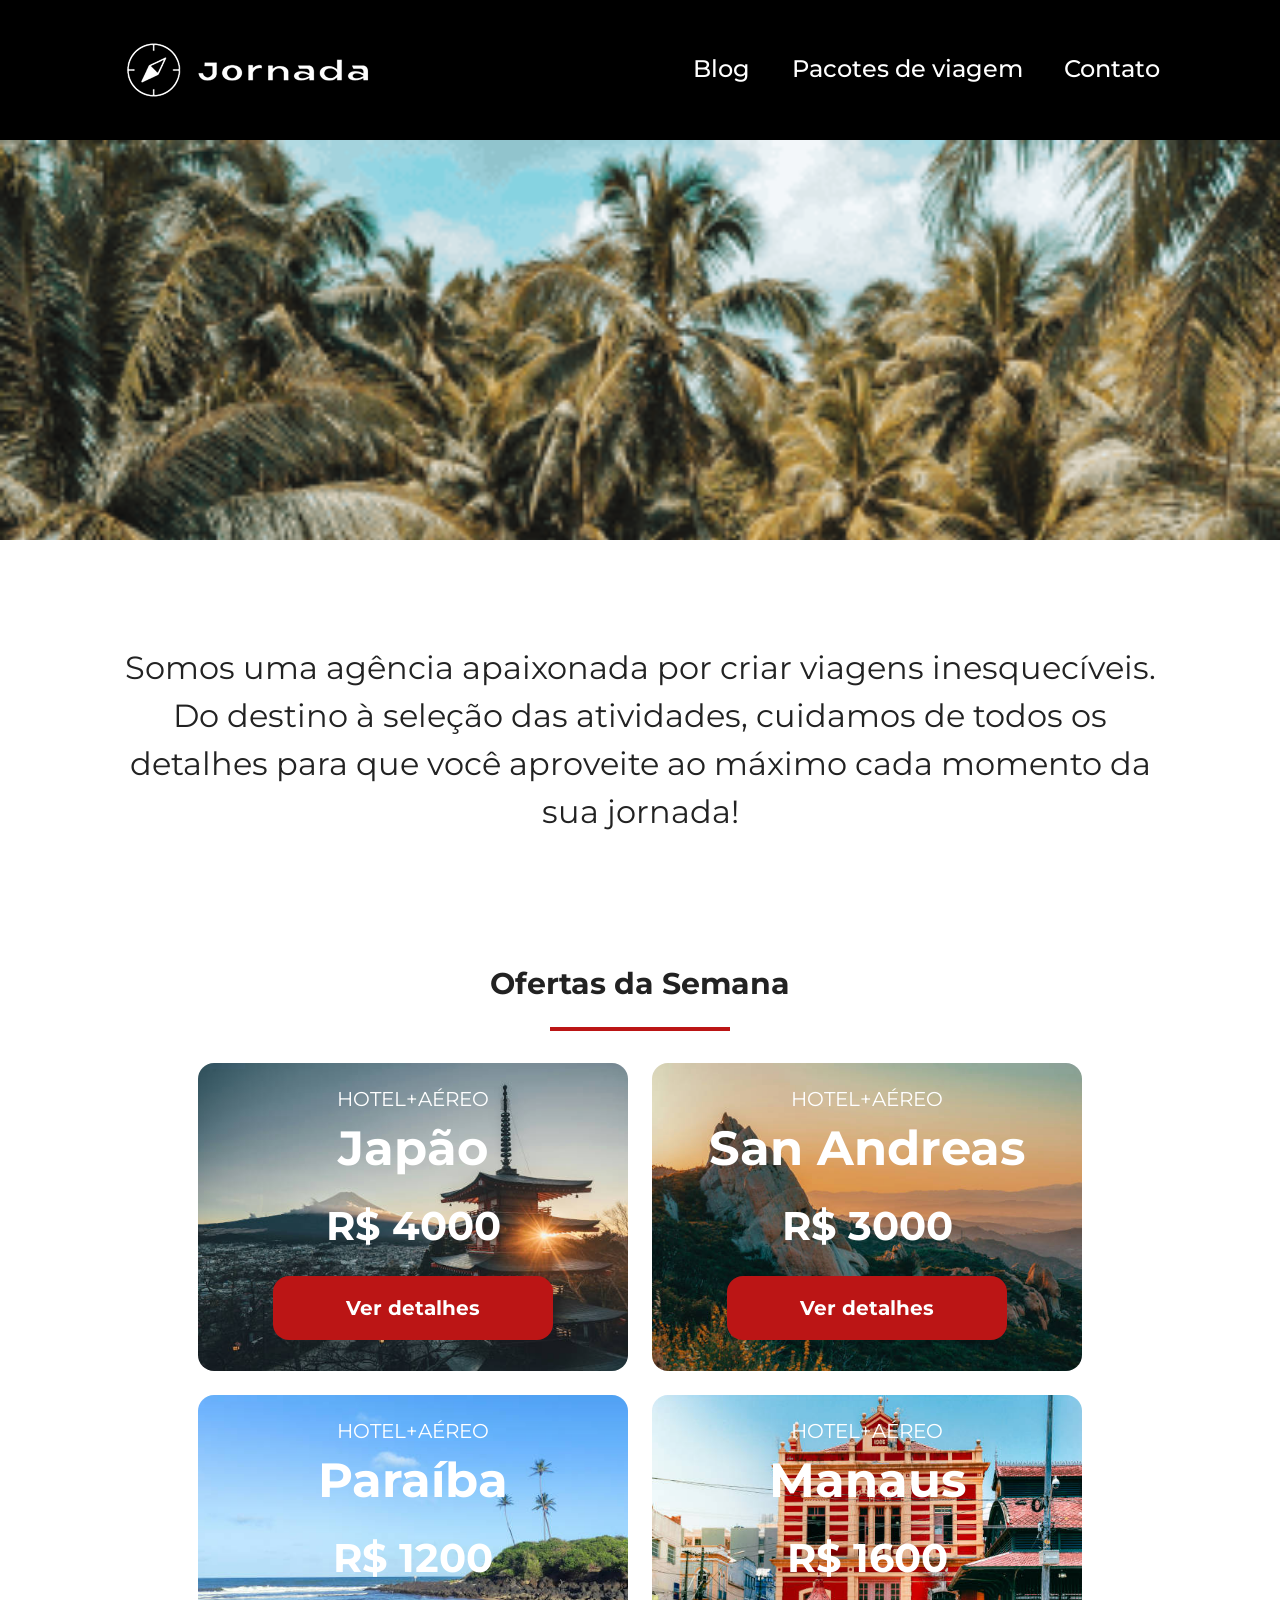
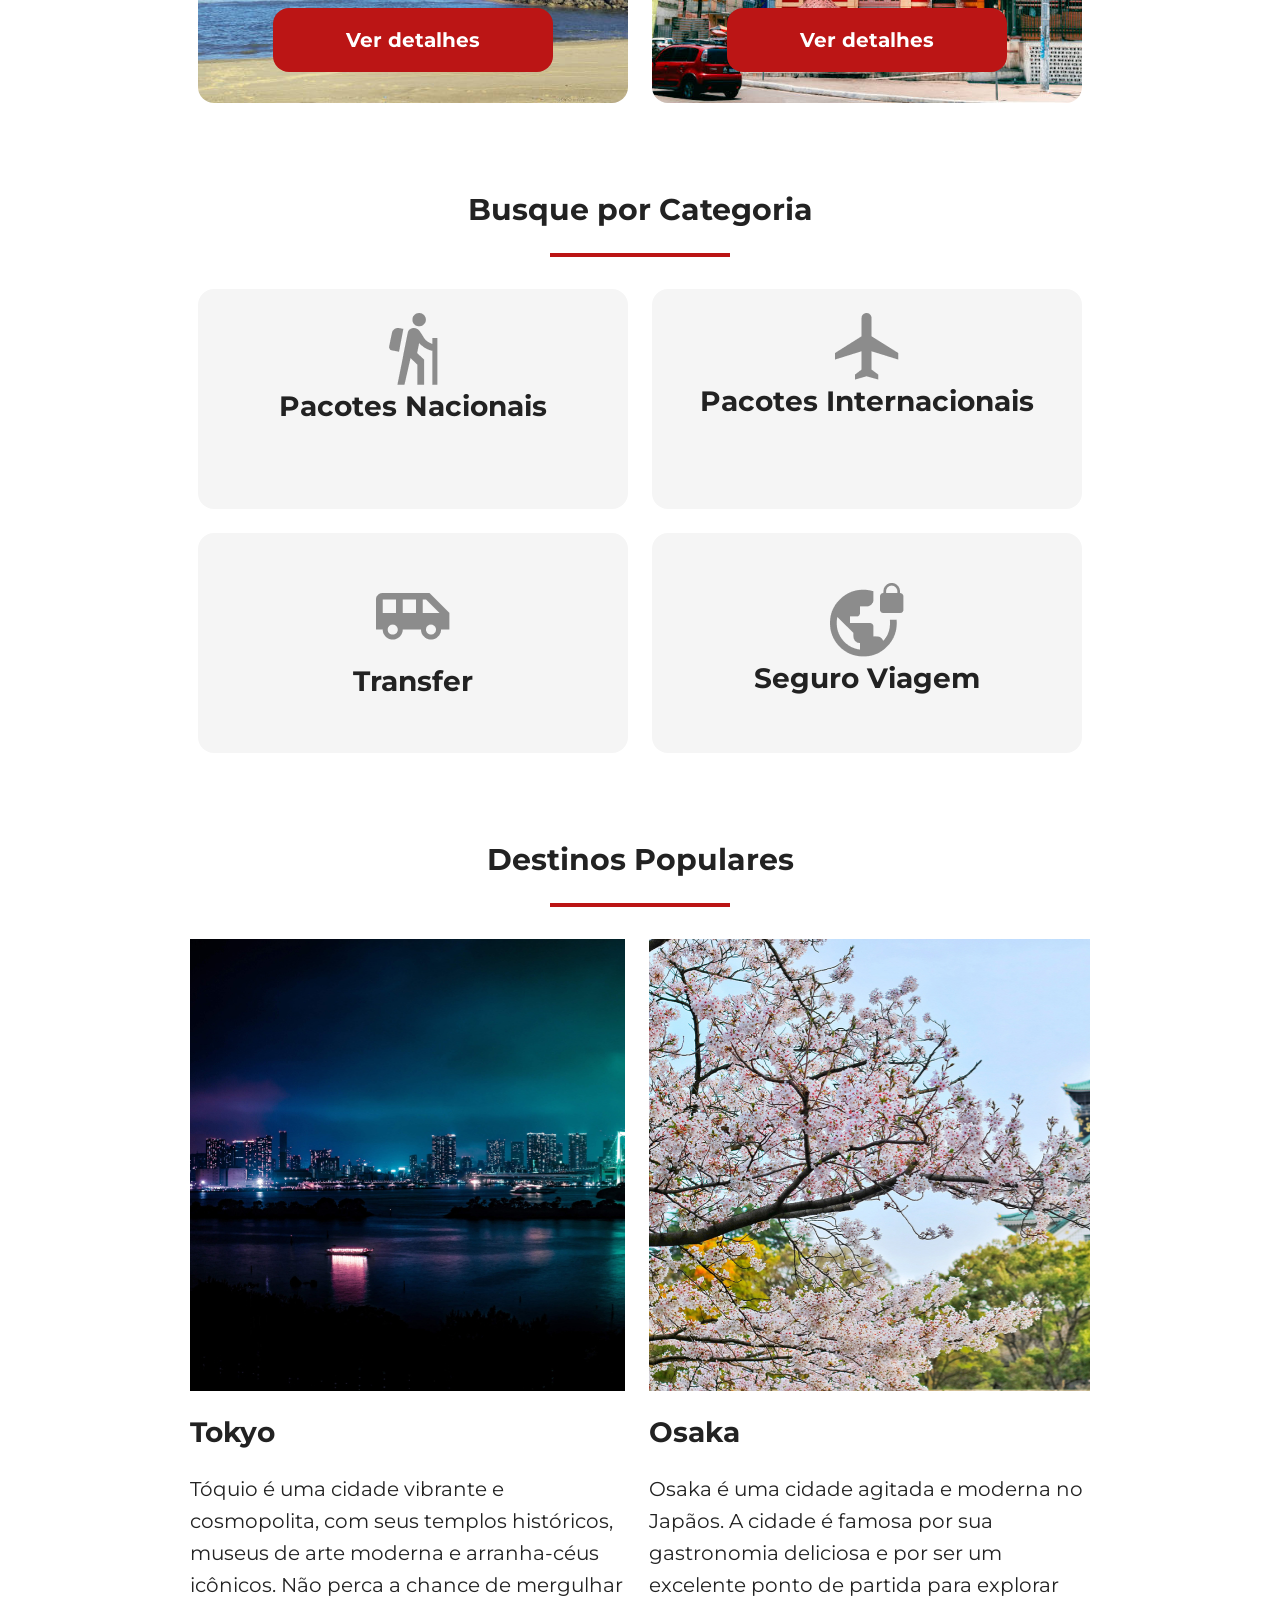
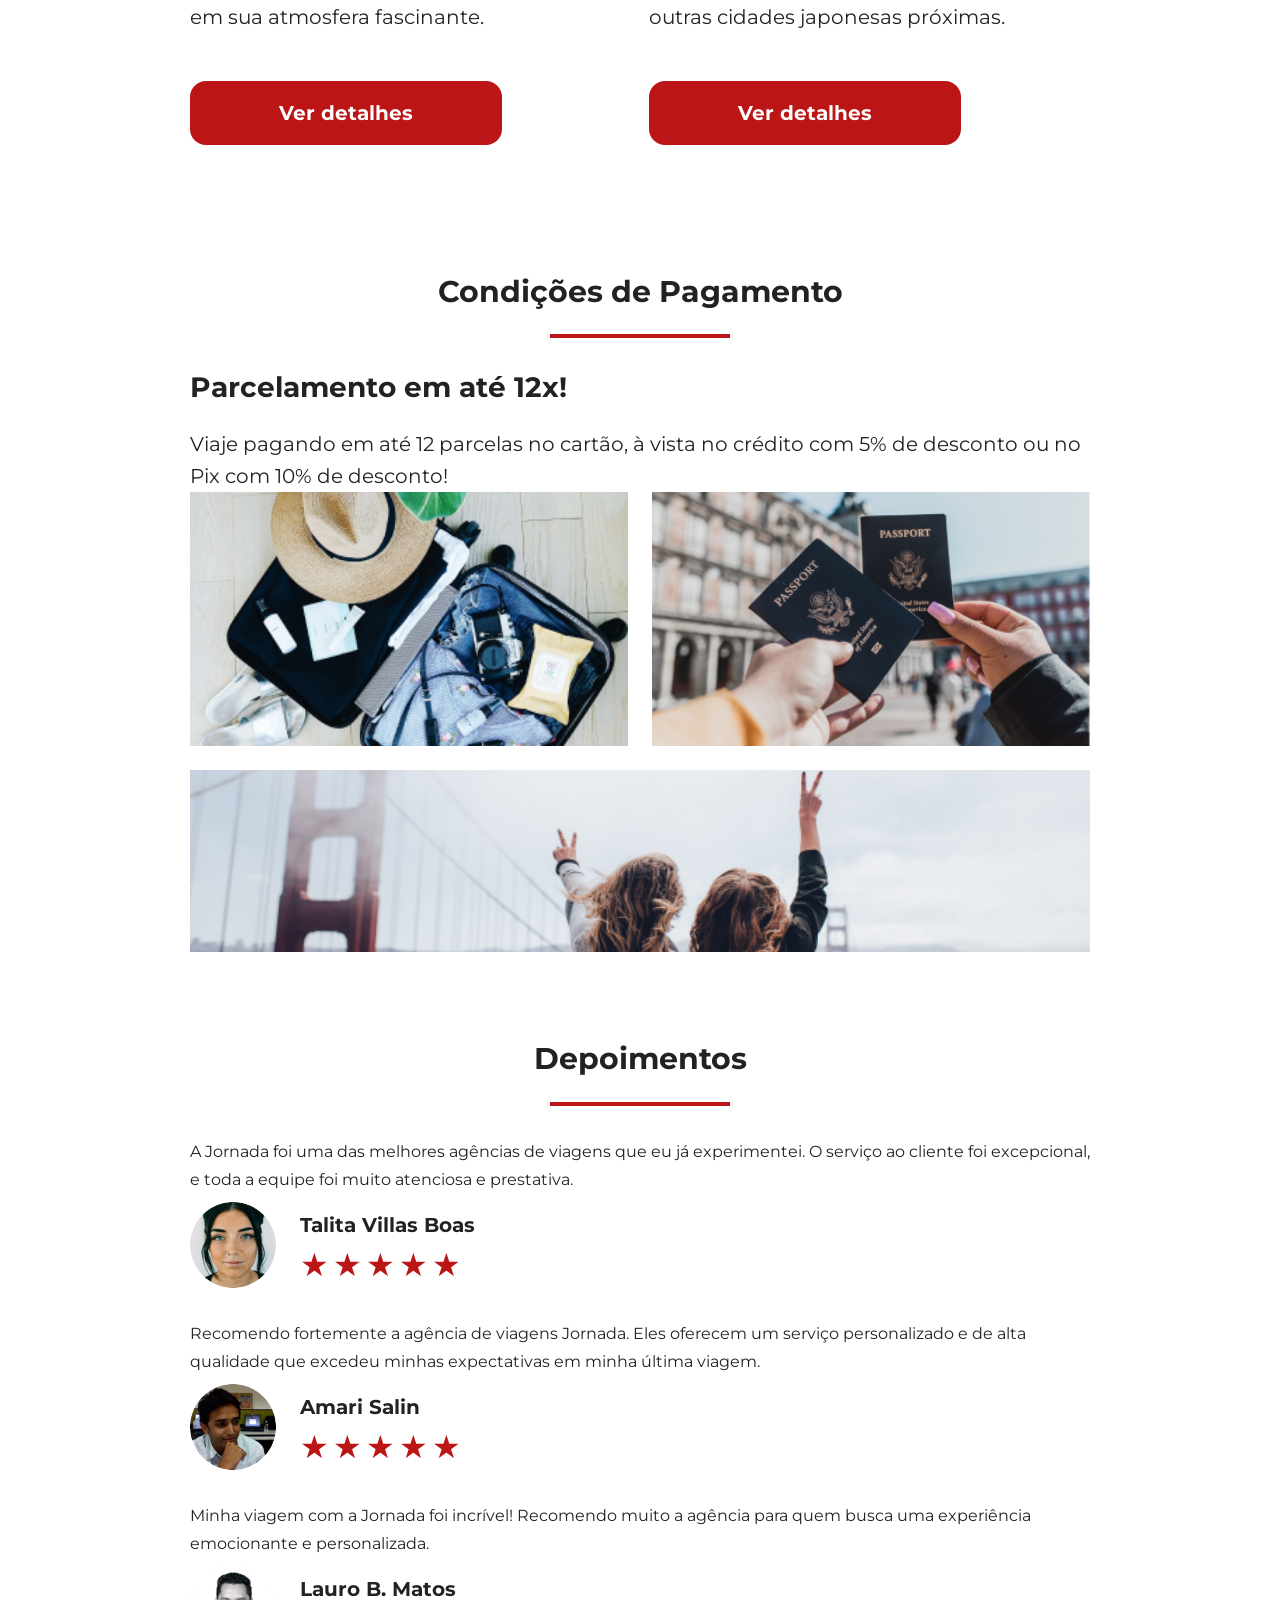
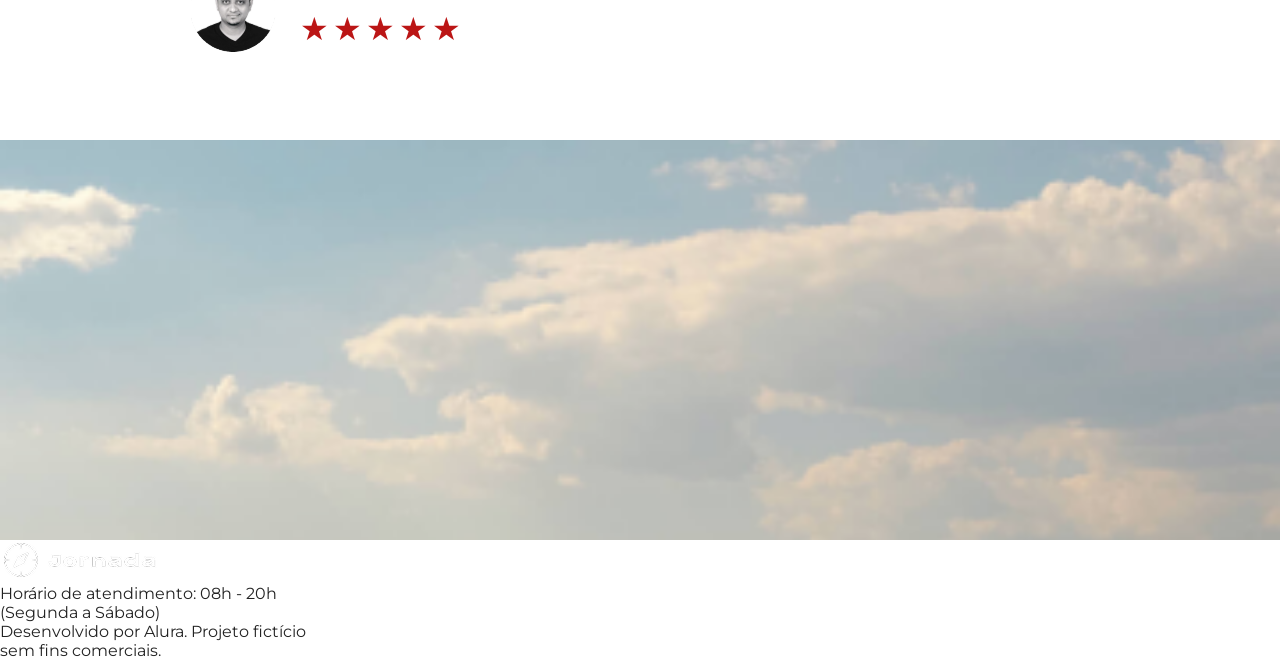
==== index.html @ 345905d5 "feat(footer): finalize hero footer" ====
<!DOCTYPE html>
  <html lang="pt-br">
    <head>
      <meta charset="UTF-8" />
      <meta name="viewport" content="width=device-width, initial-scale=1.0" />
      <title>Jornada Viagens</title>

      <link rel="stylesheet" href="/css/style.css" />
      <link rel="shortcut icon" href="favicon.png" type="image/x-icon" />
    </head>
    <body>
      <header class="main-header">
        <a class="logo" href="/index.html" title="Volta para a página inicial">
          <img
            class="img-mobile"
            src="/assets/bussola_jornada_branca.png"
            alt="Bussola Jornada Viagens branca"
          />
          <img 
            class="img-desktop"
            src="/assets/bulsola_texto_branco.png" 
            alt="Logo texto Bulsola Jornada Viagens branca">
        </a>
        <div class="navigation-menu">
          <label for="menu"> 
            <img src="/assets/menu.png" alt="Menu" /> 
          </label>
          <input type="checkbox" name="" id="menu" hidden />

          <nav>
            <ul class="list-links">
              <li>
                <a href="blog.html" target="_blank" title="Acessar Blog">Blog</a>
              </li>
              <li>
                <a
                  href="pacotes.html"
                  target="_blank"
                  title="Acessar Pacotes de Viagens"
                  >Pacotes de viagem</a
                >
              </li>
              <li>
                <a href="contato.html" target="_blank" title="Acessar Contato"
                  >Contato</a
                >
              </li>
            </ul>
          </nav>
        </div>
      </header>
      
      <section class="hero">
        <div class="hero-img"></div>
        <h2 class="hero-text">Somos uma agência apaixonada por criar viagens inesquecíveis. Do destino à seleção das atividades, cuidamos de todos os detalhes para que você aproveite ao máximo cada momento da sua jornada!</h2>
      </section>

      <section class="offers">
        <div class="section-text">
          <h2>Ofertas da Semana</h2>
          <hr>
        </div>

        <div class="offers-cards">
          <article class="cards japao">
            <header>
              <p>HOTEL+AÉREO</p>
              <h3>Japão  <br>
              <span>R$ 4000</span>
              </h3>
            </header>
            <footer>
              <a class="button" href="#">Ver detalhes</a>
            </footer>
          </article>
          <article class="cards san-andreas">
            <header>
              <p>HOTEL+AÉREO</p>
              <h3>San Andreas  <br>
              <span>R$ 3000</span>
              </h3>
            </header>
            <footer>
              <a class="button" href="#">Ver detalhes</a>
            </footer>
          </article>
          <article class="cards paraiba">
            <header>
              <p>HOTEL+AÉREO</p>
              <h3>Paraíba  <br>
              <span>R$ 1200</span>
              </h3>
            </header>
            <footer>
              <a class="button" href="#">Ver detalhes</a>
            </footer>
          </article>
          <article class="cards manaus">
            <header>
              <p>HOTEL+AÉREO</p>
              <h3>Manaus  <br>
              <span>R$ 1600</span>
              </h3>
            </header>
            <footer>
              <a class="button" href="#">Ver detalhes</a>
            </footer>
          </article>
        </div>
      </section>

      <section class="category">
        <div class="section-text">
          <h2>Busque por Categoria</h2>
          <hr>
        </div>

        <div class="category-cards">
          <a class="card" href="#" target="_blank" title="Busque pela categoria Pacotes nacionais">
            <img src="/assets/icon-national.png" alt="">
            <h3 class="content-title">Pacotes Nacionais</h3>
          </a>
          
          <a class="card" href="#" target="_blank" title="Busque pela categoria Pacotes internacionais">
            <img src="/assets/icon-international.png" alt="">
            <h3 class="content-title">Pacotes Internacionais</h3>
          </a>

          <a href="#" class="card single-line transfer" target="_blank" title="Busque pela categoria Transfer">
            <img src="/assets/icon-transfer.png" alt="">
            <h3 class="content-title">Transfer</h3>
          </a>

          <a class="card single-line" href="#" title="Busque pela categoria Seguro vida">
            <img src="/assets/icon-secure.png" alt="">
            <h3 class="content-title">Seguro Viagem</h3>
          </a>
        </div>
      </section>

      <section class="destinations">
        <div class="section-text">
          <h2>Destinos Populares</h2>
          <hr>
        </div>

        <div class="destinations-items">
          <article class="item">
            <header>
              <div class="img-item tokyo">
              </div>
              <h4 class="content-title">Tokyo</h4>
            </header>
            <p class="content-text">Tóquio é uma cidade vibrante e cosmopolita, com seus templos históricos, museus de arte moderna e arranha-céus icônicos. Não perca a chance de mergulhar em sua atmosfera fascinante.</p>
            <footer>
              <a class="button" href="#" target="_blank" title="Veja mais detalhes de Tóquio">Ver detalhes</a>
            </footer>
          </article>
          
          <article class="item">
            <header>
              <div class="img-item osaka"></div>
              <h4 class="content-title">Osaka</h4>
            </header>
            <p class="content-text">Osaka é uma cidade agitada e moderna no Japãos. A cidade é famosa por sua gastronomia deliciosa e por ser um excelente ponto de partida para explorar outras cidades japonesas próximas.</p>
            <footer>
              <a class="button" href="#" target="_blank" title="Veja mais detatlhes de Osaka">Ver detalhes</a>
            </footer>
          </article>
        </div>
      </section>

      <section class="payment">
        <div class="section-text">
          <h2>Condições de Pagamento</h2>
          <hr>
        </div>

        <div class="payment-content">
          <div class="text-content">
            <h3 class="content-title">Parcelamento em até 12x!</h3>
            <p class="content-text">Viaje pagando em até 12 parcelas no cartão, à vista no crédito com 5% de desconto ou no Pix com 10% de desconto! </p>
          </div>
          
          <div class="image-content">
            <div class="image bag"></div>
            <div class="image passport"></div>
            <div class="image people colspan-2"></div>
          </div>
        </div>
      </section>

      <section class="testimonial">
        <div class="section-text">
          <h2>Depoimentos</h2>
          <hr>
        </div>

        <div class="testimonial-container">
          <article>
            <header>
              <p>A Jornada foi uma das melhores agências de viagens que eu já experimentei. O serviço ao cliente foi excepcional, e toda a equipe foi muito atenciosa e prestativa.</p>
            </header>
            <footer>
              <img src="/assets/testimonial-1.png" alt="">
          <div class="container-profile">
            <h4>Talita Villas Boas</h4>
            <div class="rating">
              <span class="star">★</span>
              <span class="star">★</span>
              <span class="star">★</span>
              <span class="star">★</span>
              <span class="star">★</span>
            </div>
          </div>
        </footer>
       </article>

       <article>
        <header>
          <p>Recomendo fortemente a agência de viagens Jornada. Eles oferecem um serviço personalizado e de alta qualidade que excedeu minhas expectativas em minha última viagem.</p>
        </header>
        <footer>
          <img src="/assets/testimonial-2.png" alt="">
          <div class="container-profile">
            <h4>Amari Salin</h4>
            <div class="rating">
              <span class="star">★</span>
              <span class="star">★</span>
              <span class="star">★</span>
              <span class="star">★</span>
              <span class="star">★</span>
            </div>
          </div>
        </footer>
       </article>

       <article>
        <header>
          <p>Minha viagem com a Jornada foi incrível! Recomendo muito a agência para quem busca uma experiência emocionante e personalizada.</p>
        </header>
        <footer>
          <img src="/assets/testimonial-3.png" alt="">
          <div class="container-profile">
            <h4>Lauro B. Matos</h4>
            <div class="rating">
              <span class="star">★</span>
              <span class="star">★</span>
              <span class="star">★</span>
              <span class="star">★</span>
              <span class="star">★</span>
            </div>
          </div>
        </footer>
       </article>
      </div>
    </section>

    <section class="bottom-hero">
      <div class="hero-img"></div>
    </section>

      <footer class="footer-container">
        <img src="/assets/footer.png" alt="Logo jornada viagens">
        <p>Horário de atendimento: 08h - 20h <br> (Segunda a Sábado)</p>
        <p>Desenvolvido por Alura. Projeto fictício <br> sem fins comerciais.</p>
      </footer>
    </body>
  </html>
---- css/style.css ----
@import url("/css/global.css");
@import url("/css/header.css");
@import url("/css/footer.css");
@import url("/css/hero.css");
@import url("/css/offers.css");
@import url("/css/category.css");
@import url("/css/destinations.css");
@import url("/css/payments.css");
@import url("/css/testimonial.css");
@import url("/css/hero-footer.css");
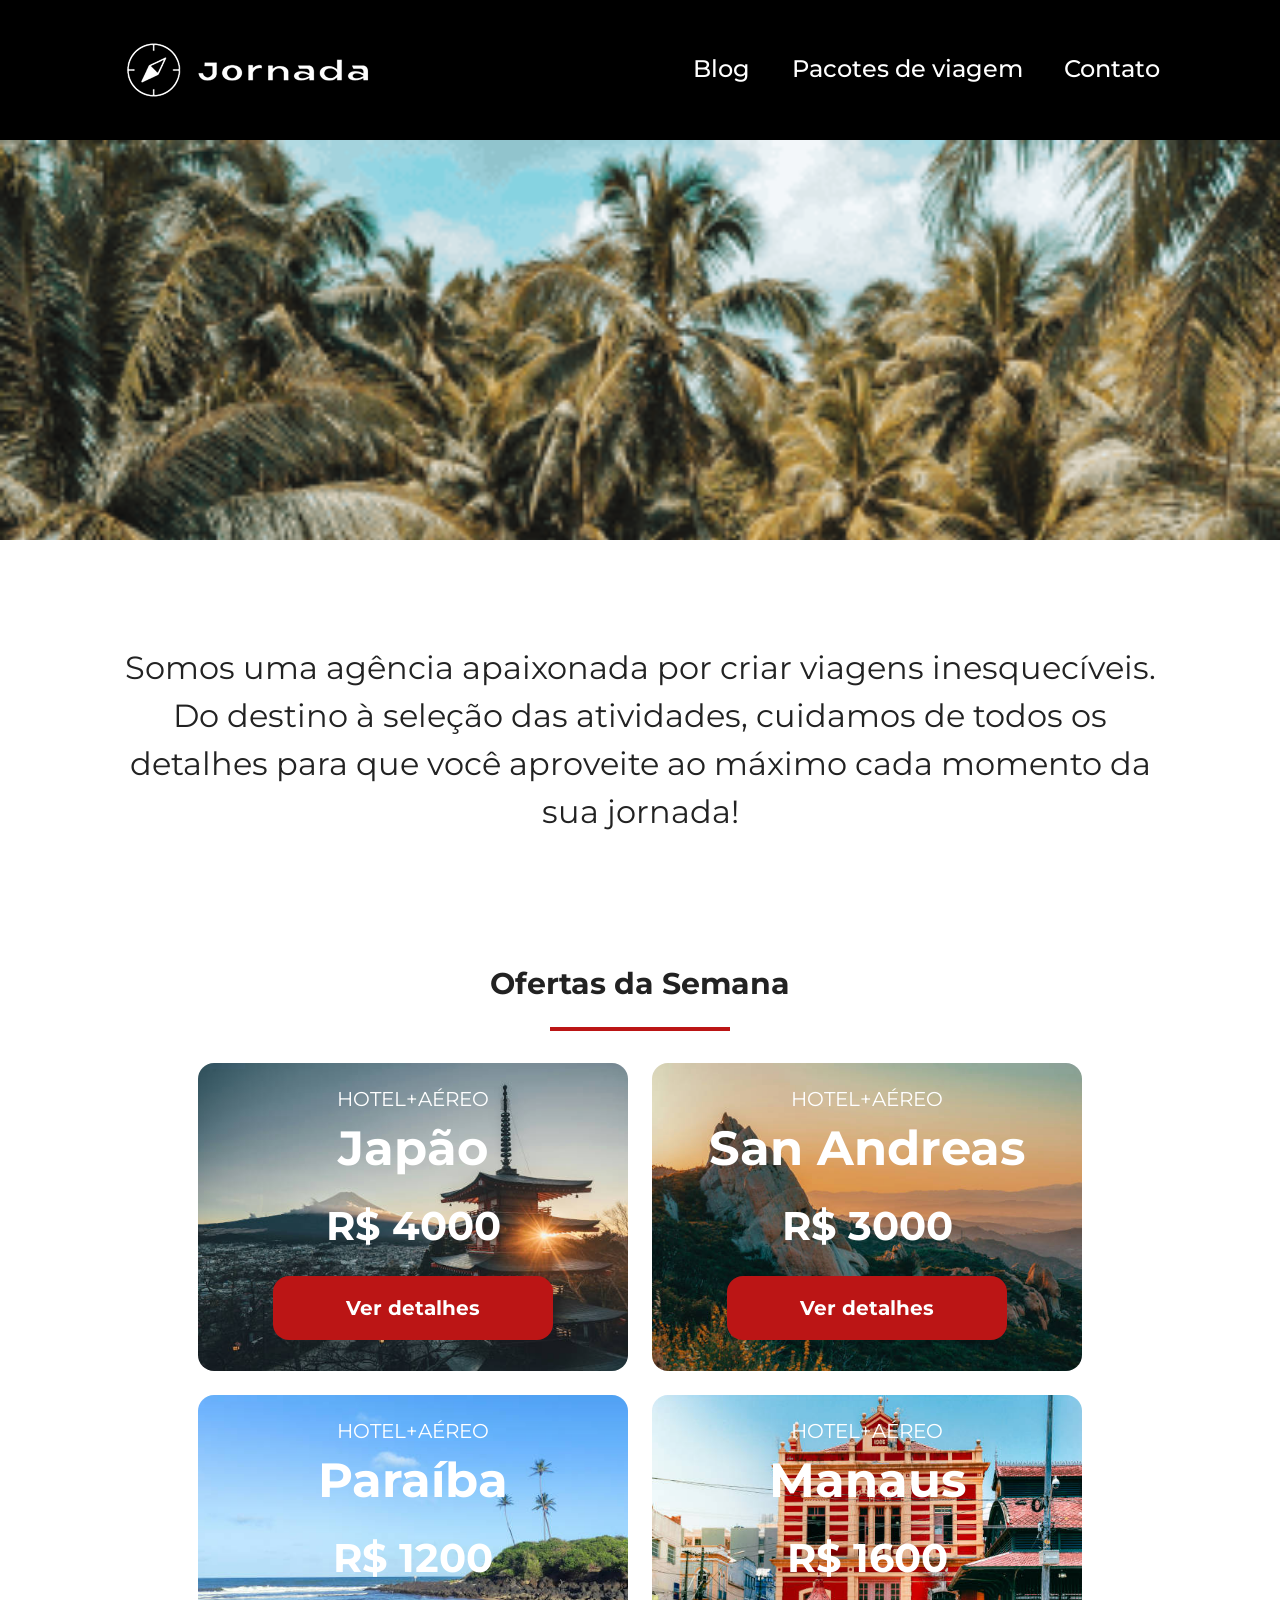
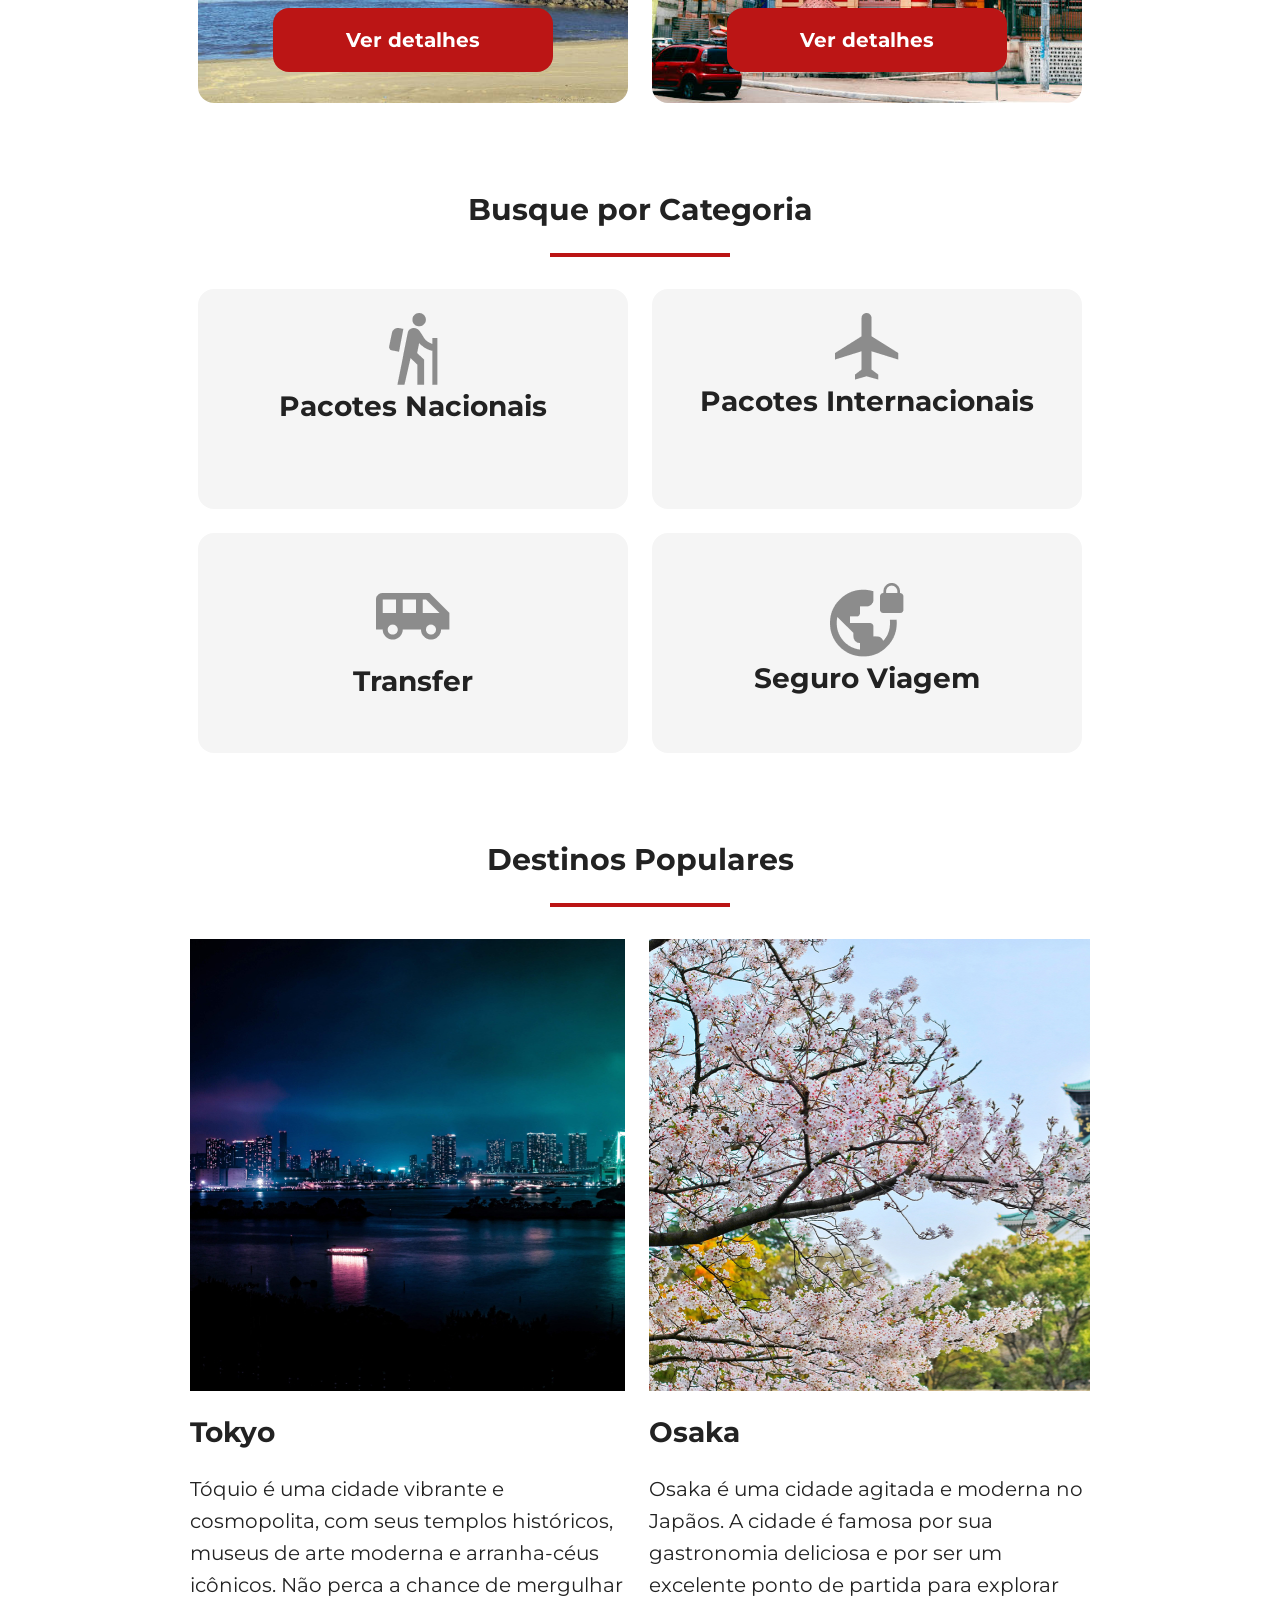
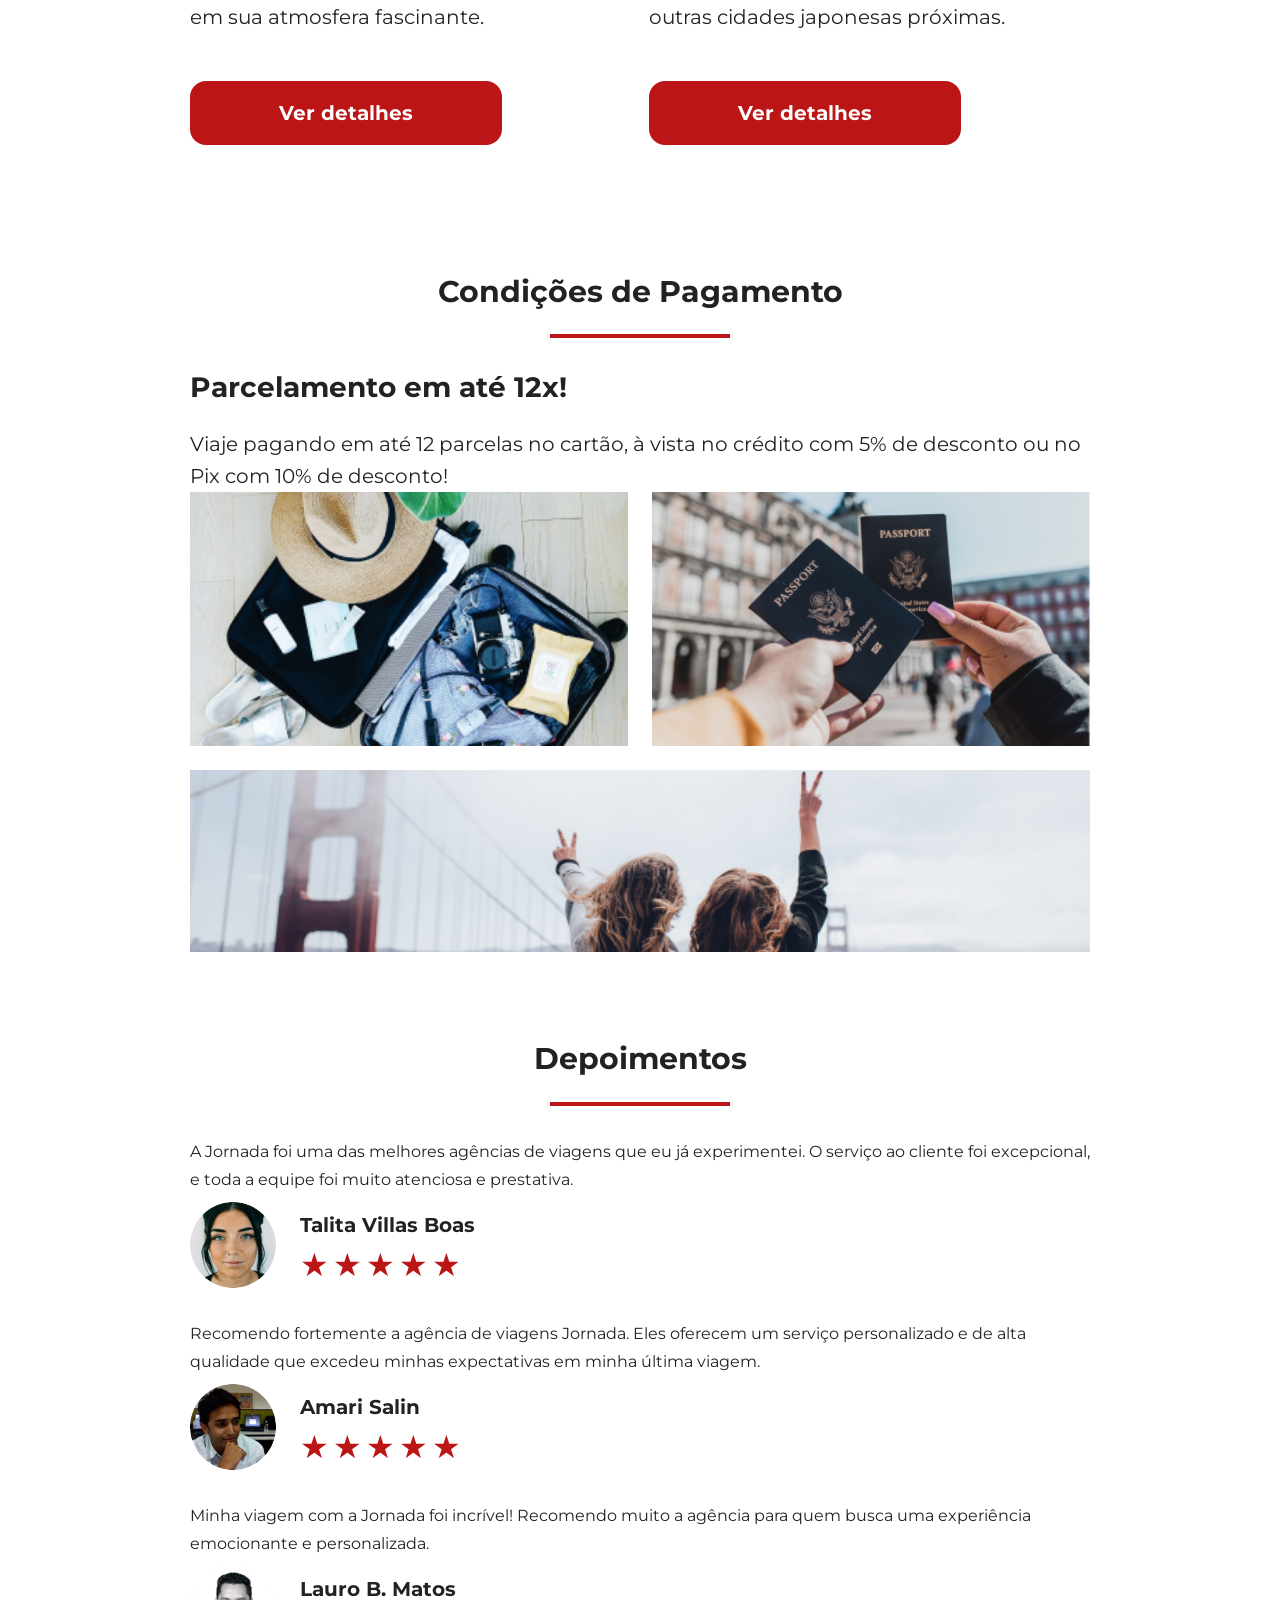
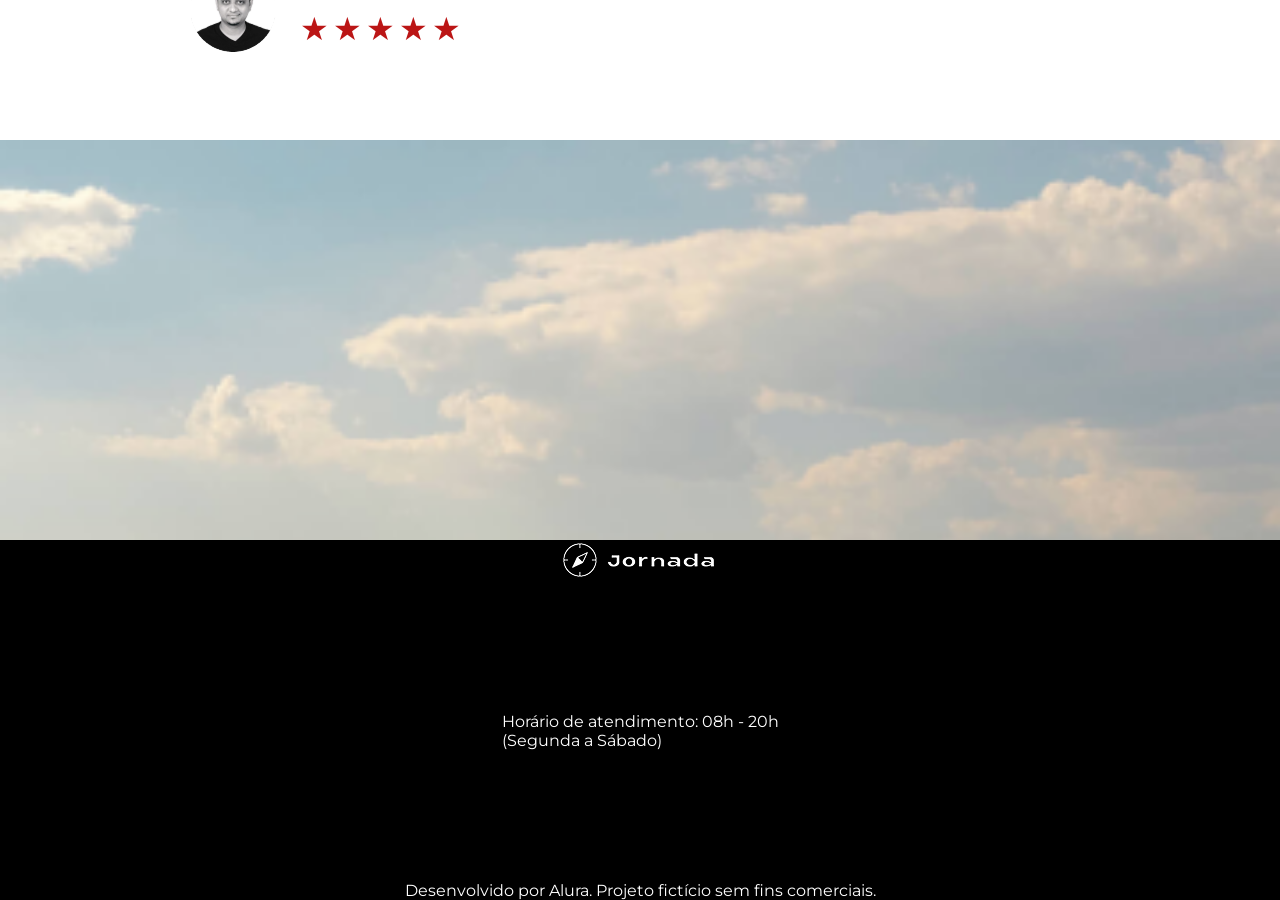
==== commit b1747e68: "feat(footer): config footer" ====
--- a/index.html
+++ b/index.html
@@ -261,9 +261,9 @@
     </section>
 
       <footer class="footer-container">
-        <img src="/assets/footer.png" alt="Logo jornada viagens">
+        <img class="logo-footer" src="/assets/footer.png" alt="Logo jornada viagens">
         <p>Horário de atendimento: 08h - 20h <br> (Segunda a Sábado)</p>
-        <p>Desenvolvido por Alura. Projeto fictício <br> sem fins comerciais.</p>
+        <p>Desenvolvido por Alura. Projeto fictício sem fins comerciais.</p>
       </footer>
     </body>
   </html>
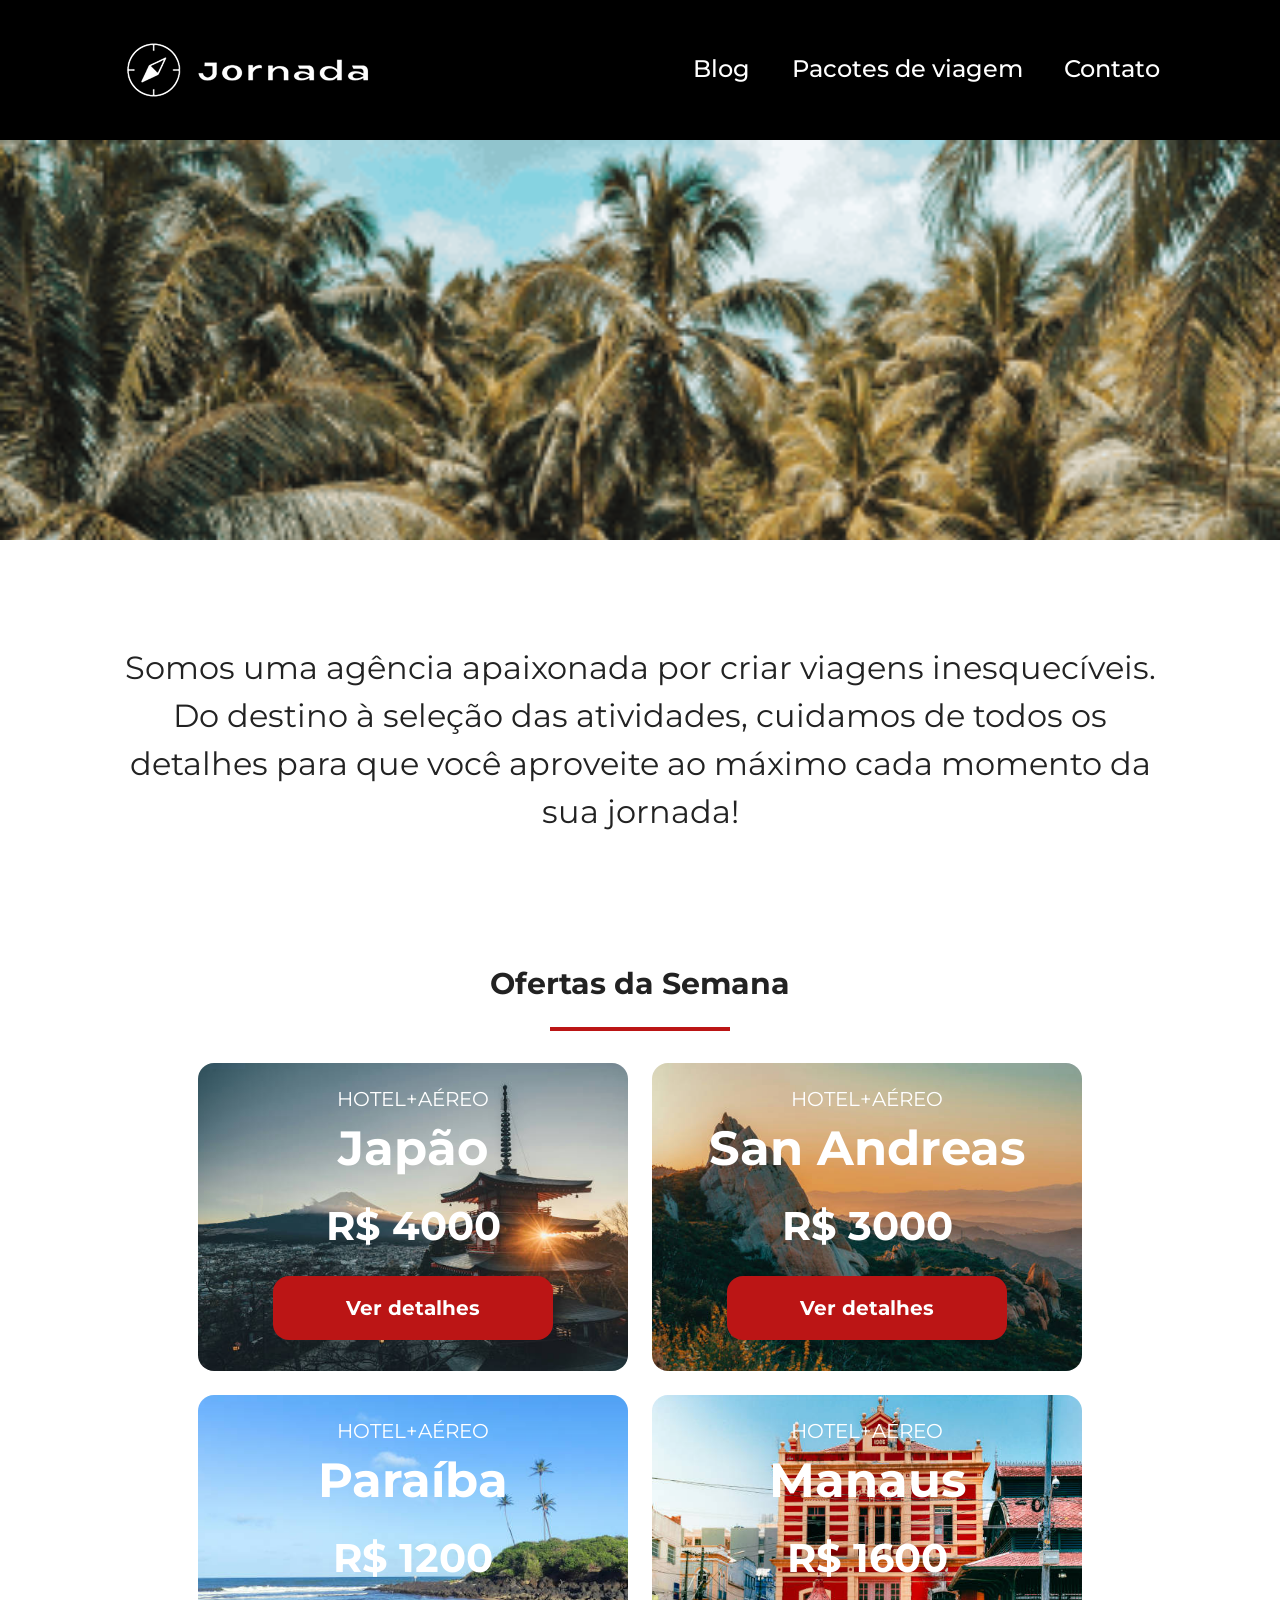
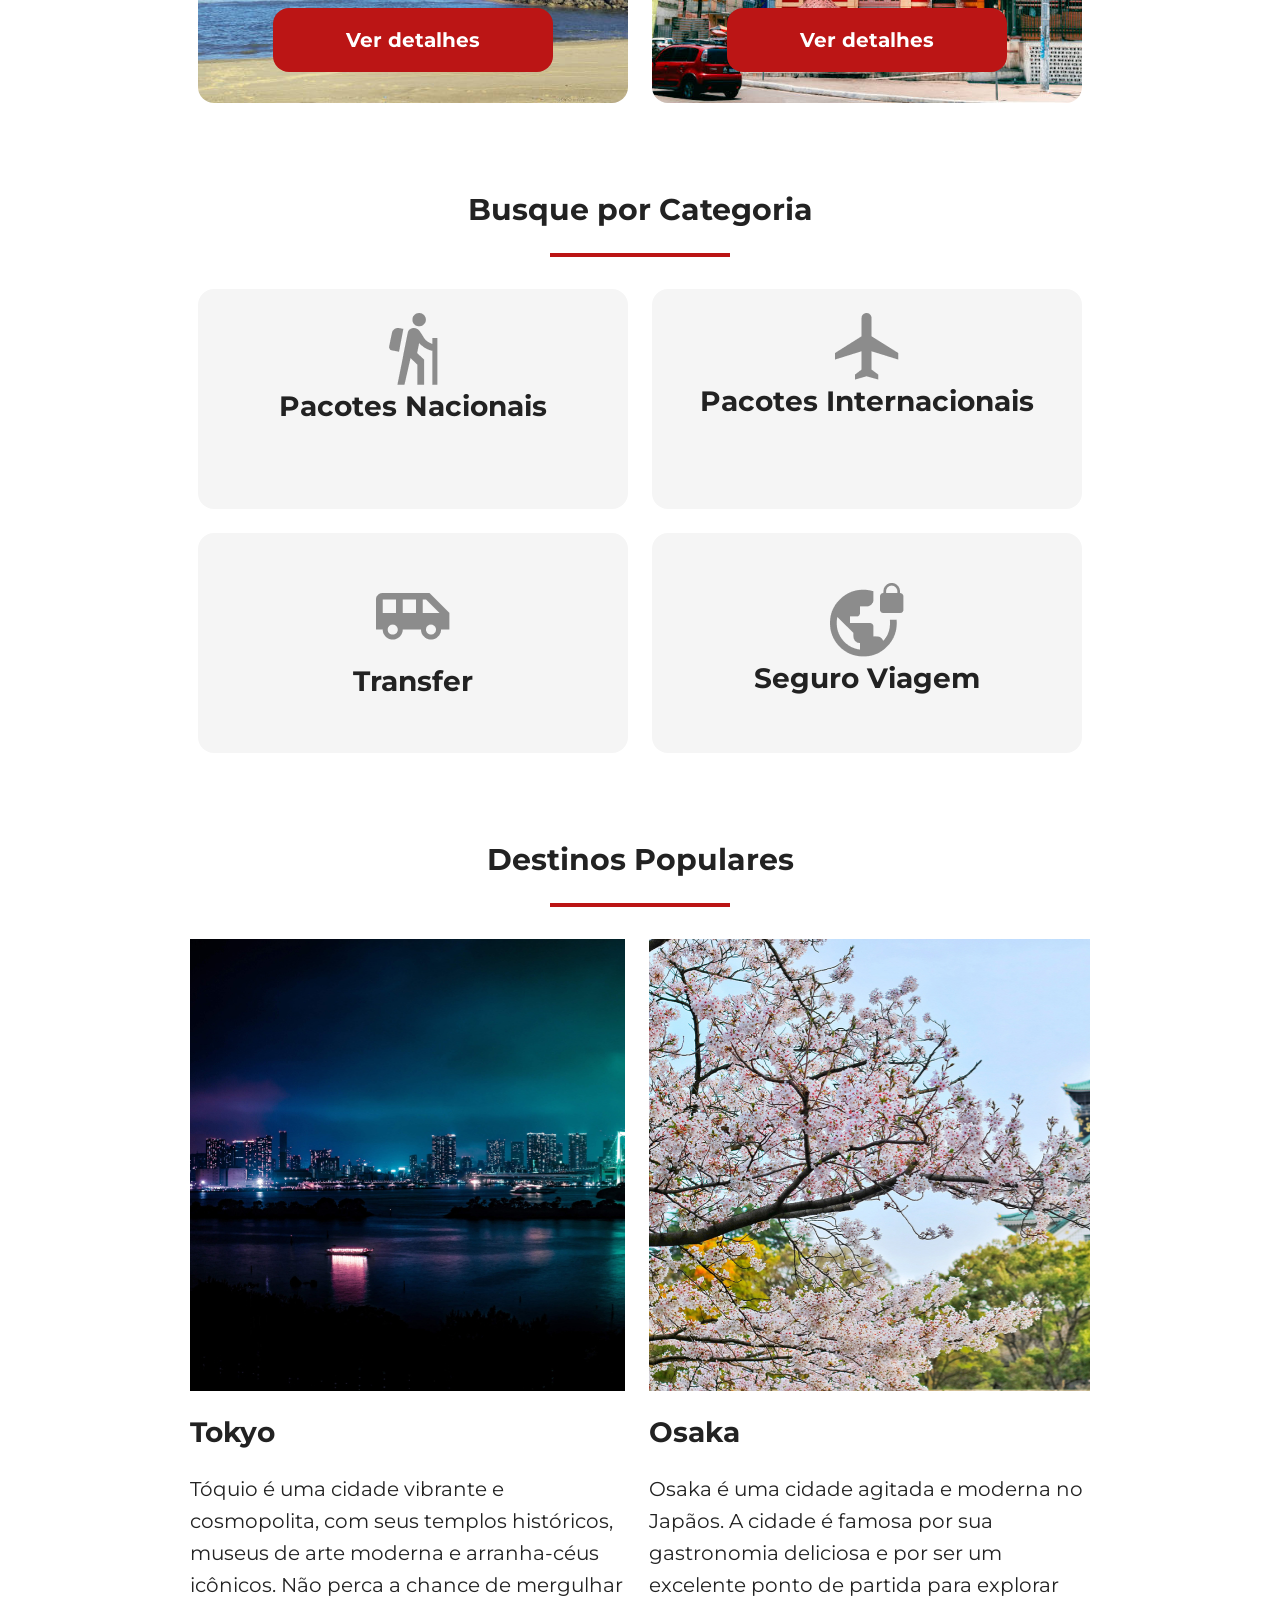
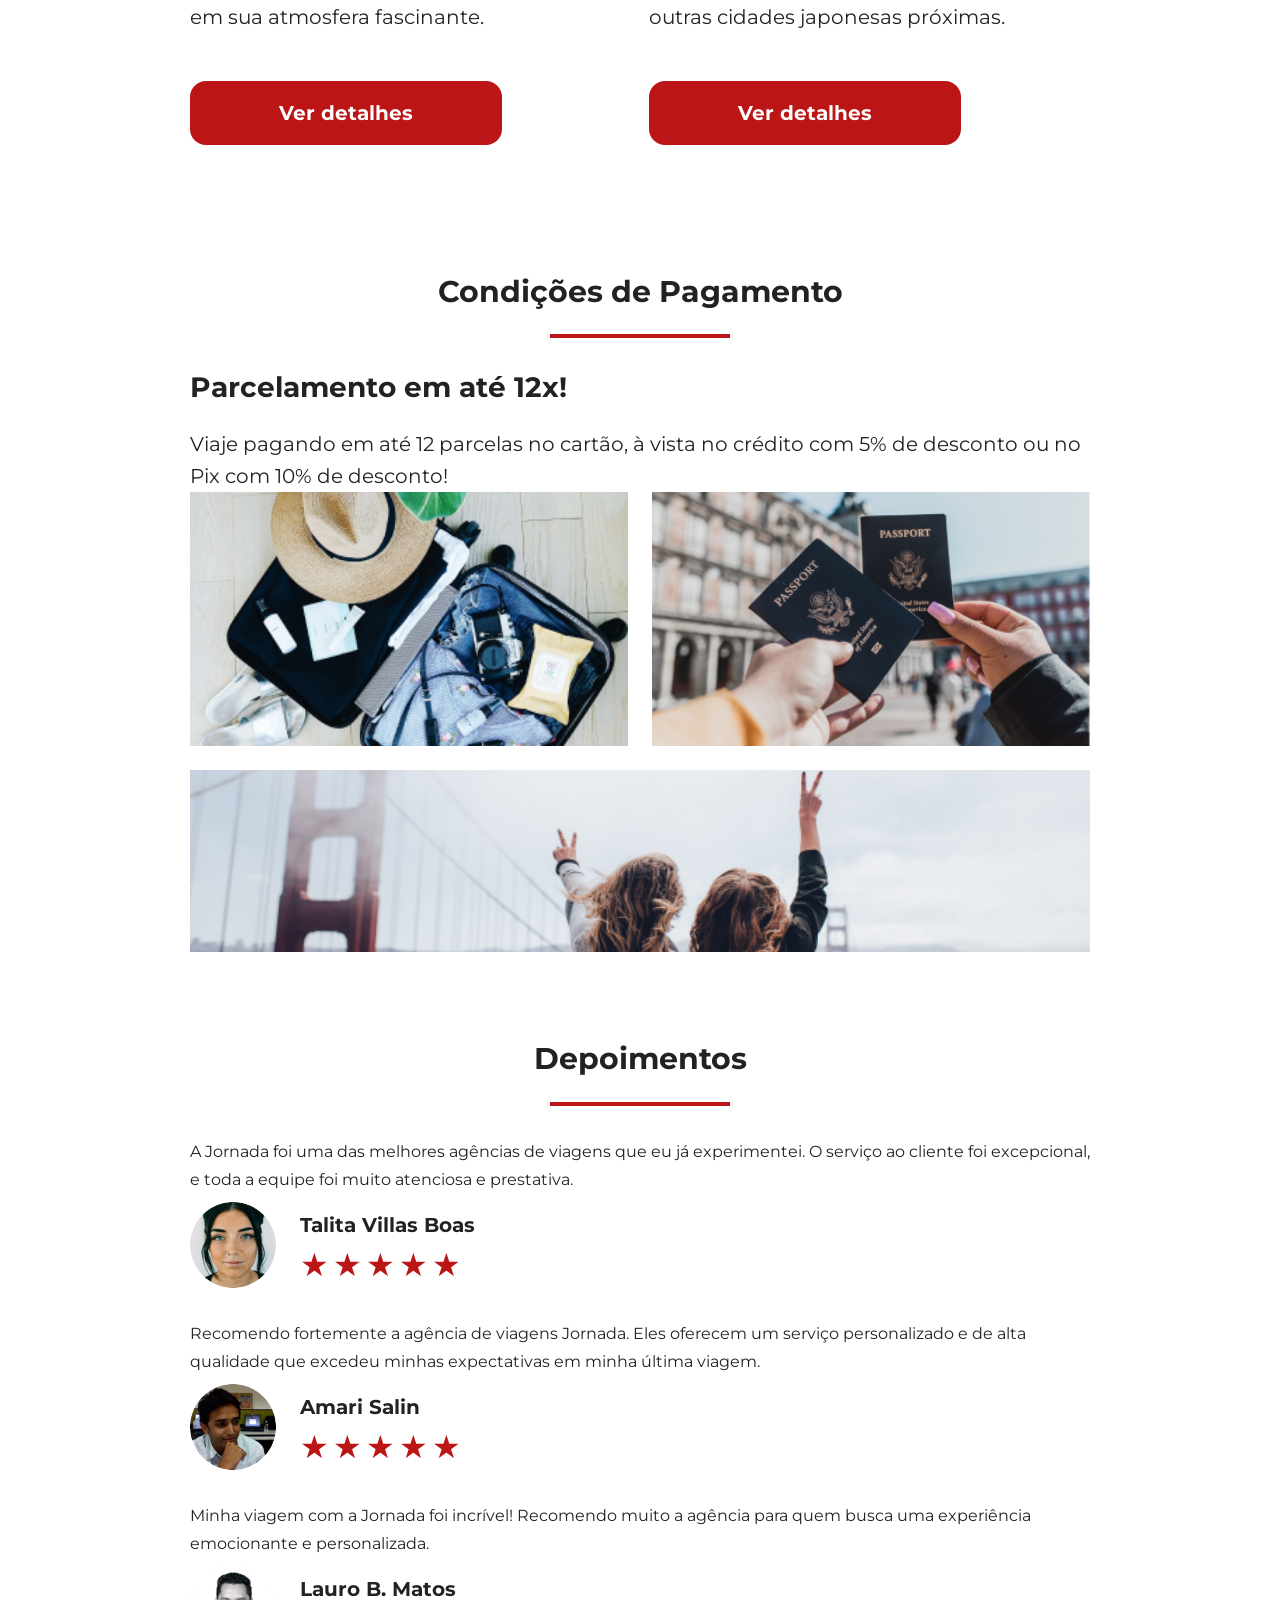
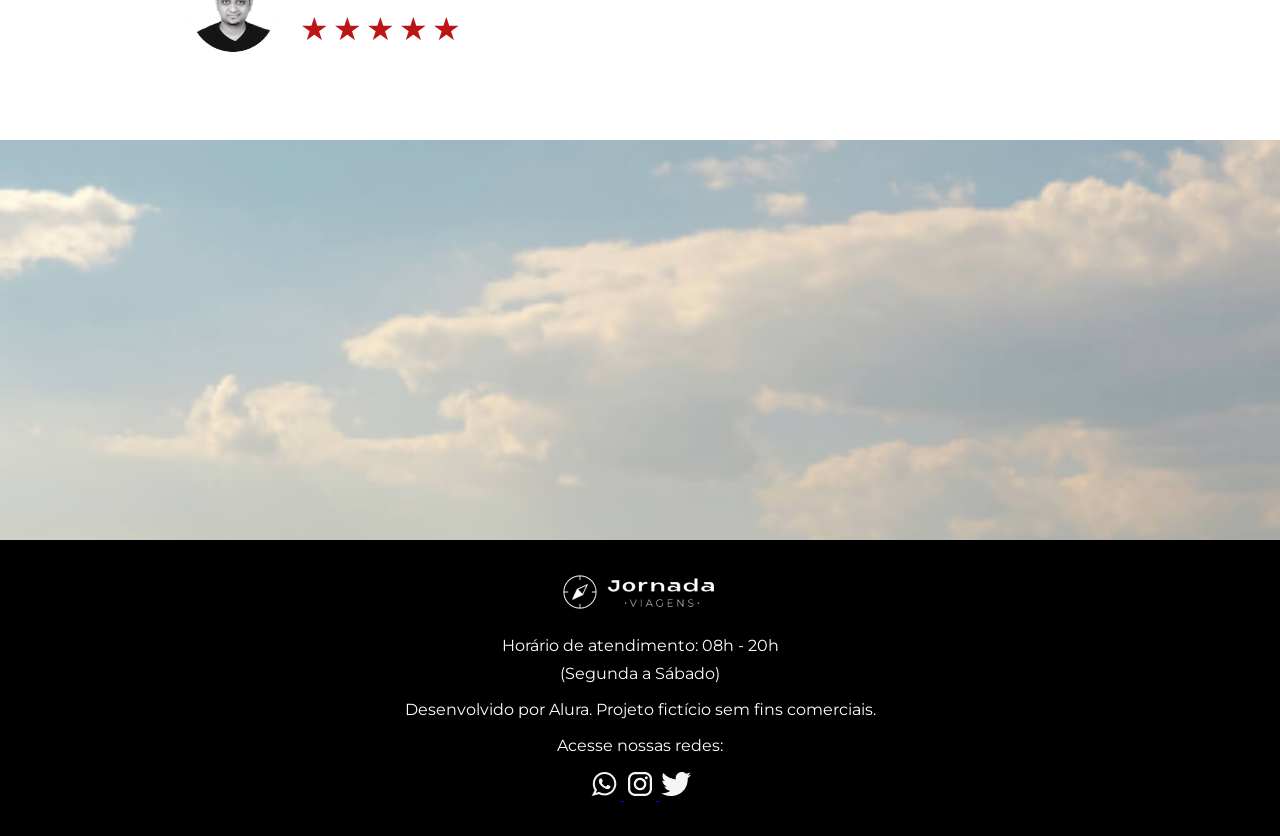
==== commit 01bad6dc: "feat(footer): add icons" ====
--- a/index.html
+++ b/index.html
@@ -260,10 +260,24 @@
       <div class="hero-img"></div>
     </section>
 
-      <footer class="footer-container">
-        <img class="logo-footer" src="/assets/footer.png" alt="Logo jornada viagens">
-        <p>Horário de atendimento: 08h - 20h <br> (Segunda a Sábado)</p>
-        <p>Desenvolvido por Alura. Projeto fictício sem fins comerciais.</p>
+      <footer class="main-footer">
+        <div class="footer-container">
+          <img src="/assets/logo-branco.png" alt="Logo jornada viagens">
+          <p>Horário de atendimento: 08h - 20h <br> (Segunda a Sábado)</p>
+          <p>Desenvolvido por Alura. Projeto fictício sem fins comerciais.</p>
+        </div>
+        <div class="footer-social">
+          <p>Acesse nossas redes:</p>
+          <a href="#">
+            <img src="/assets/icon-whatsapp.png" alt="">
+          </a>
+          <a href="#">
+            <img src="/assets/icon-instragam.png" alt="">
+          </a>
+          <a href="#">
+            <img src="/assets/icon-twiter.png" alt="">
+          </a>
+        </div>  
       </footer>
     </body>
   </html>
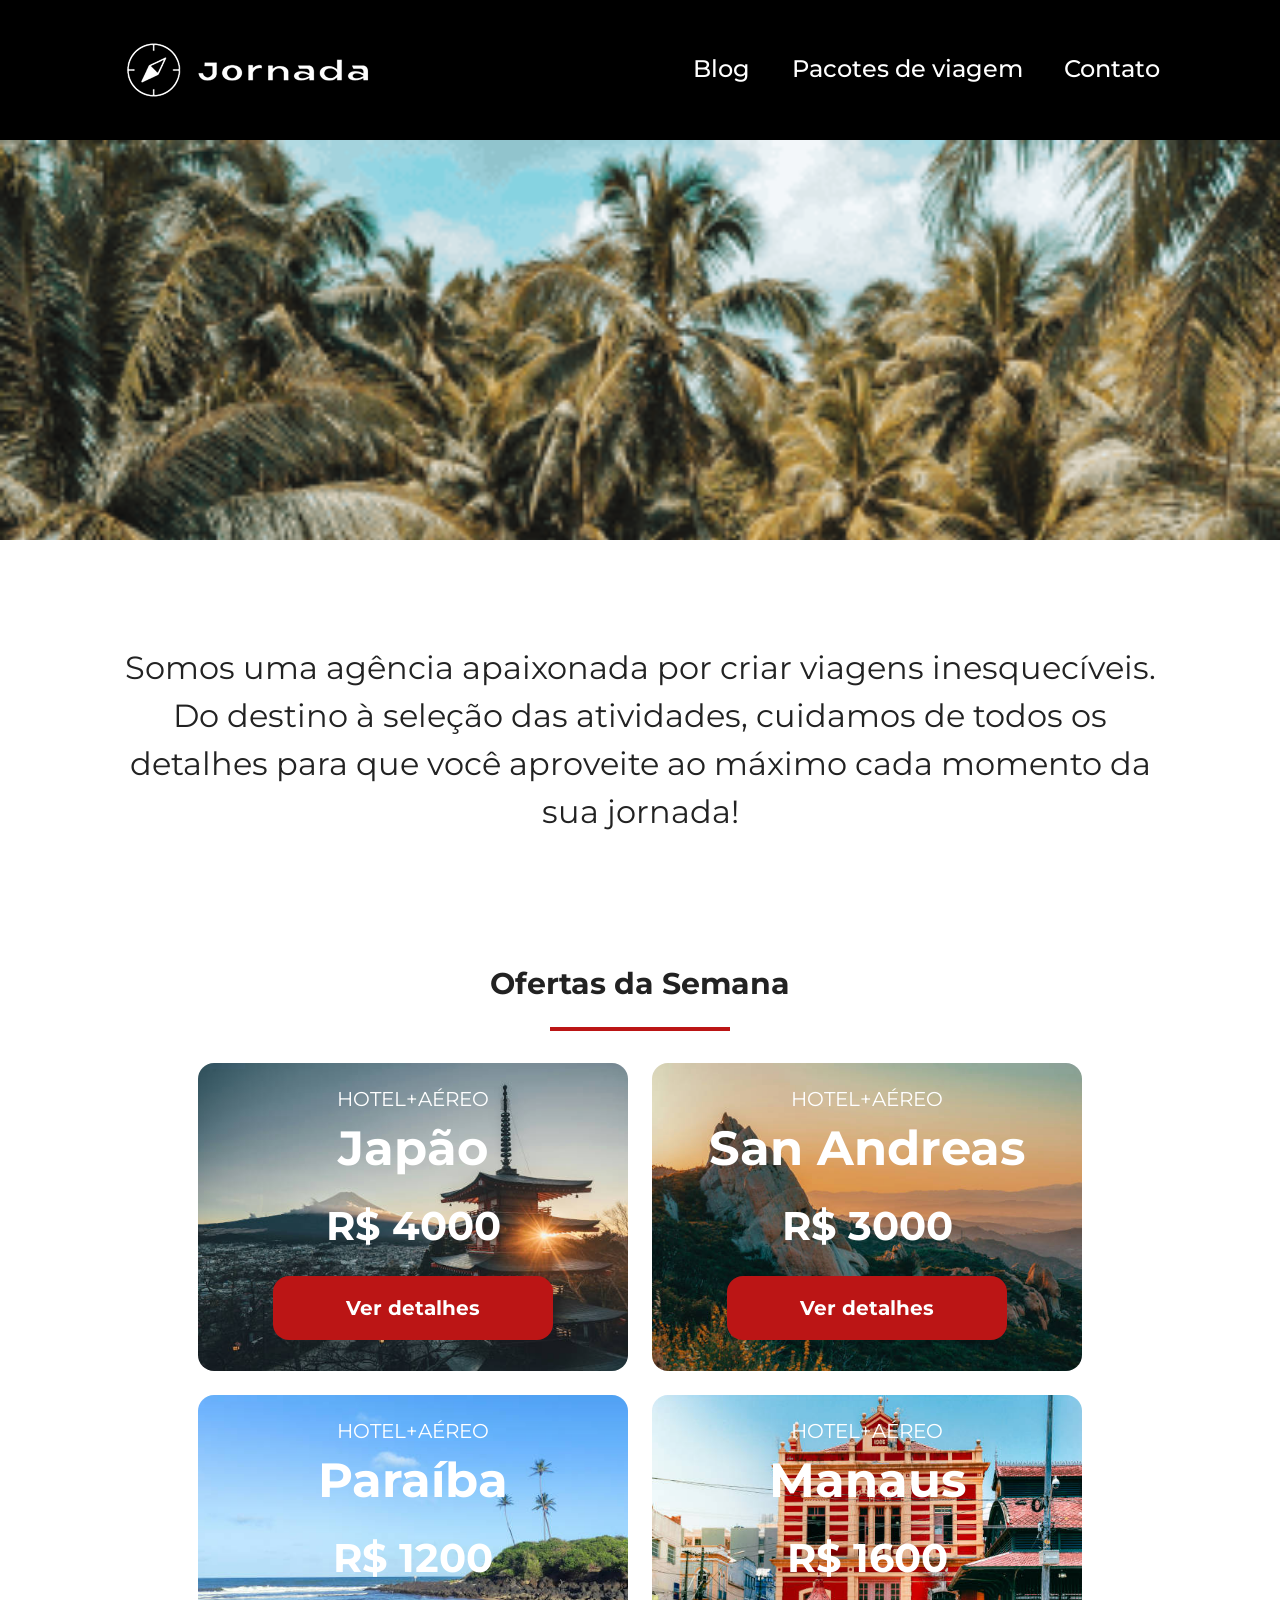
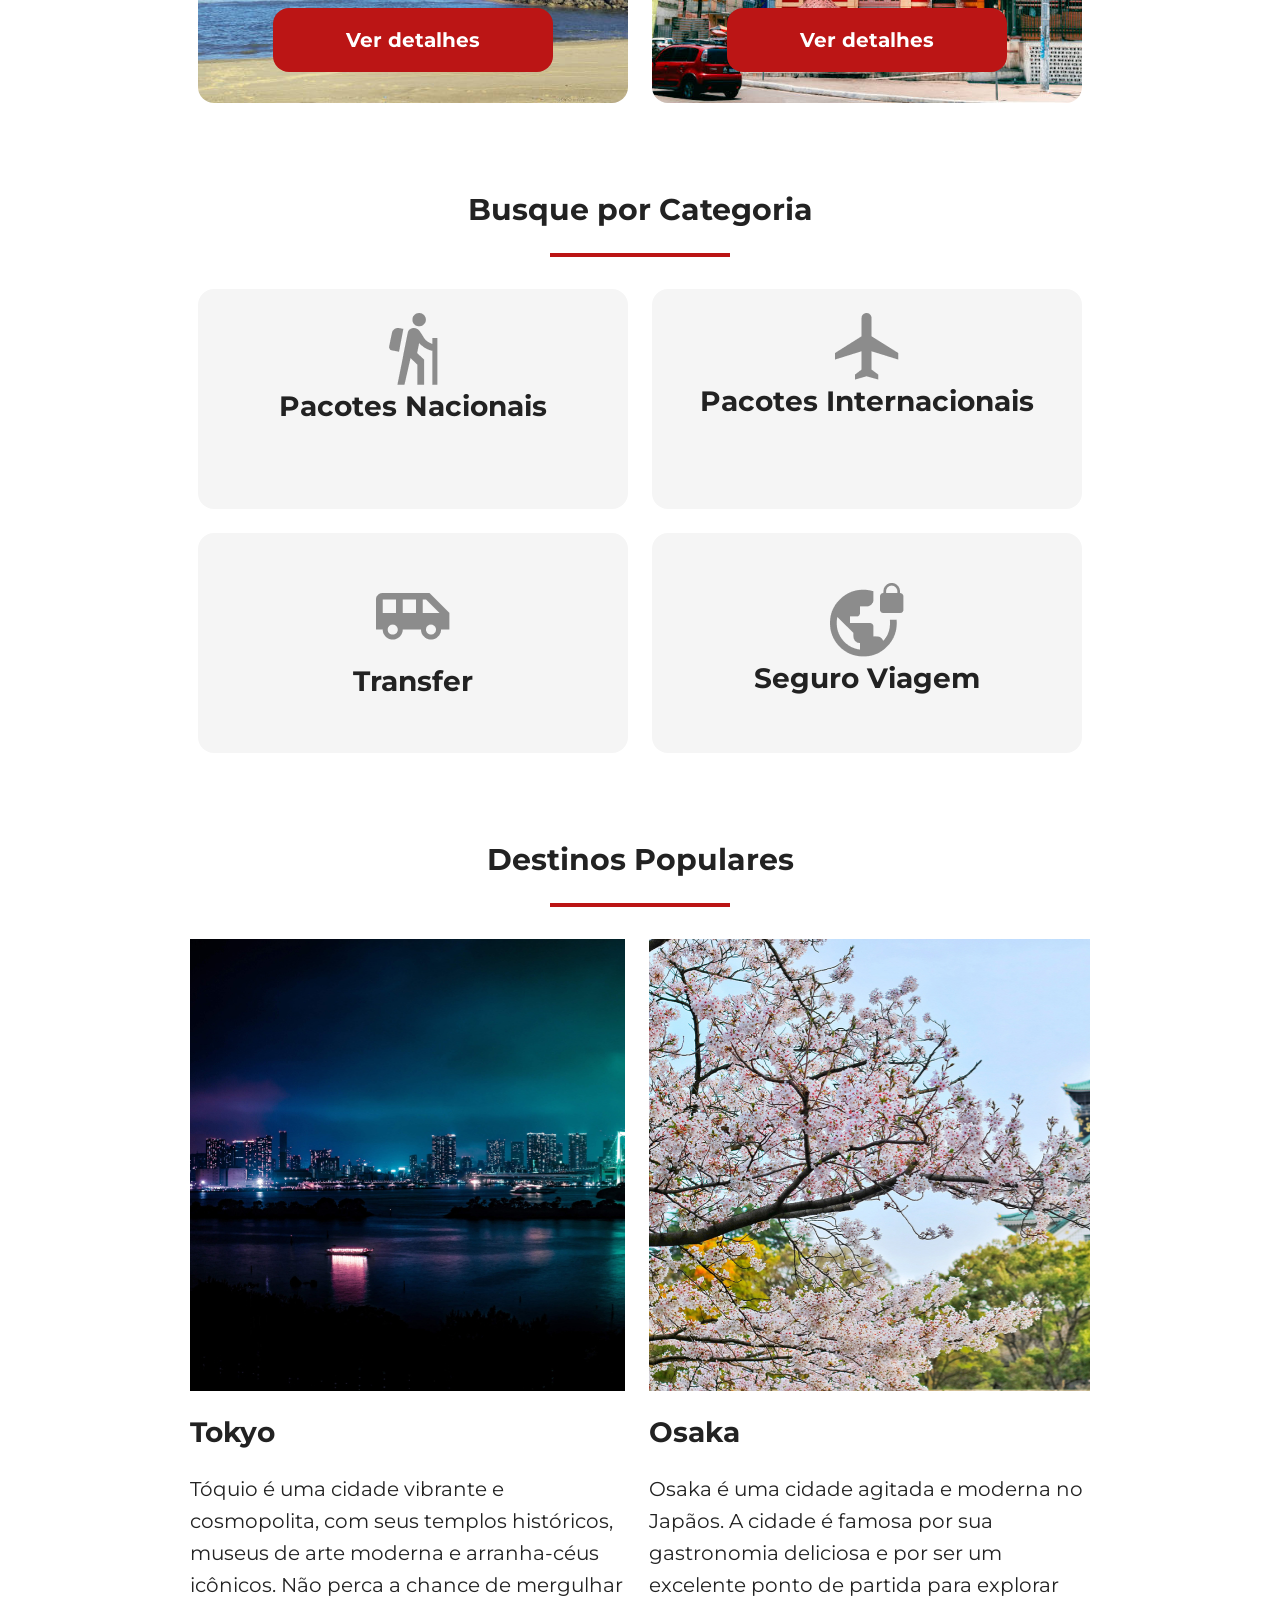
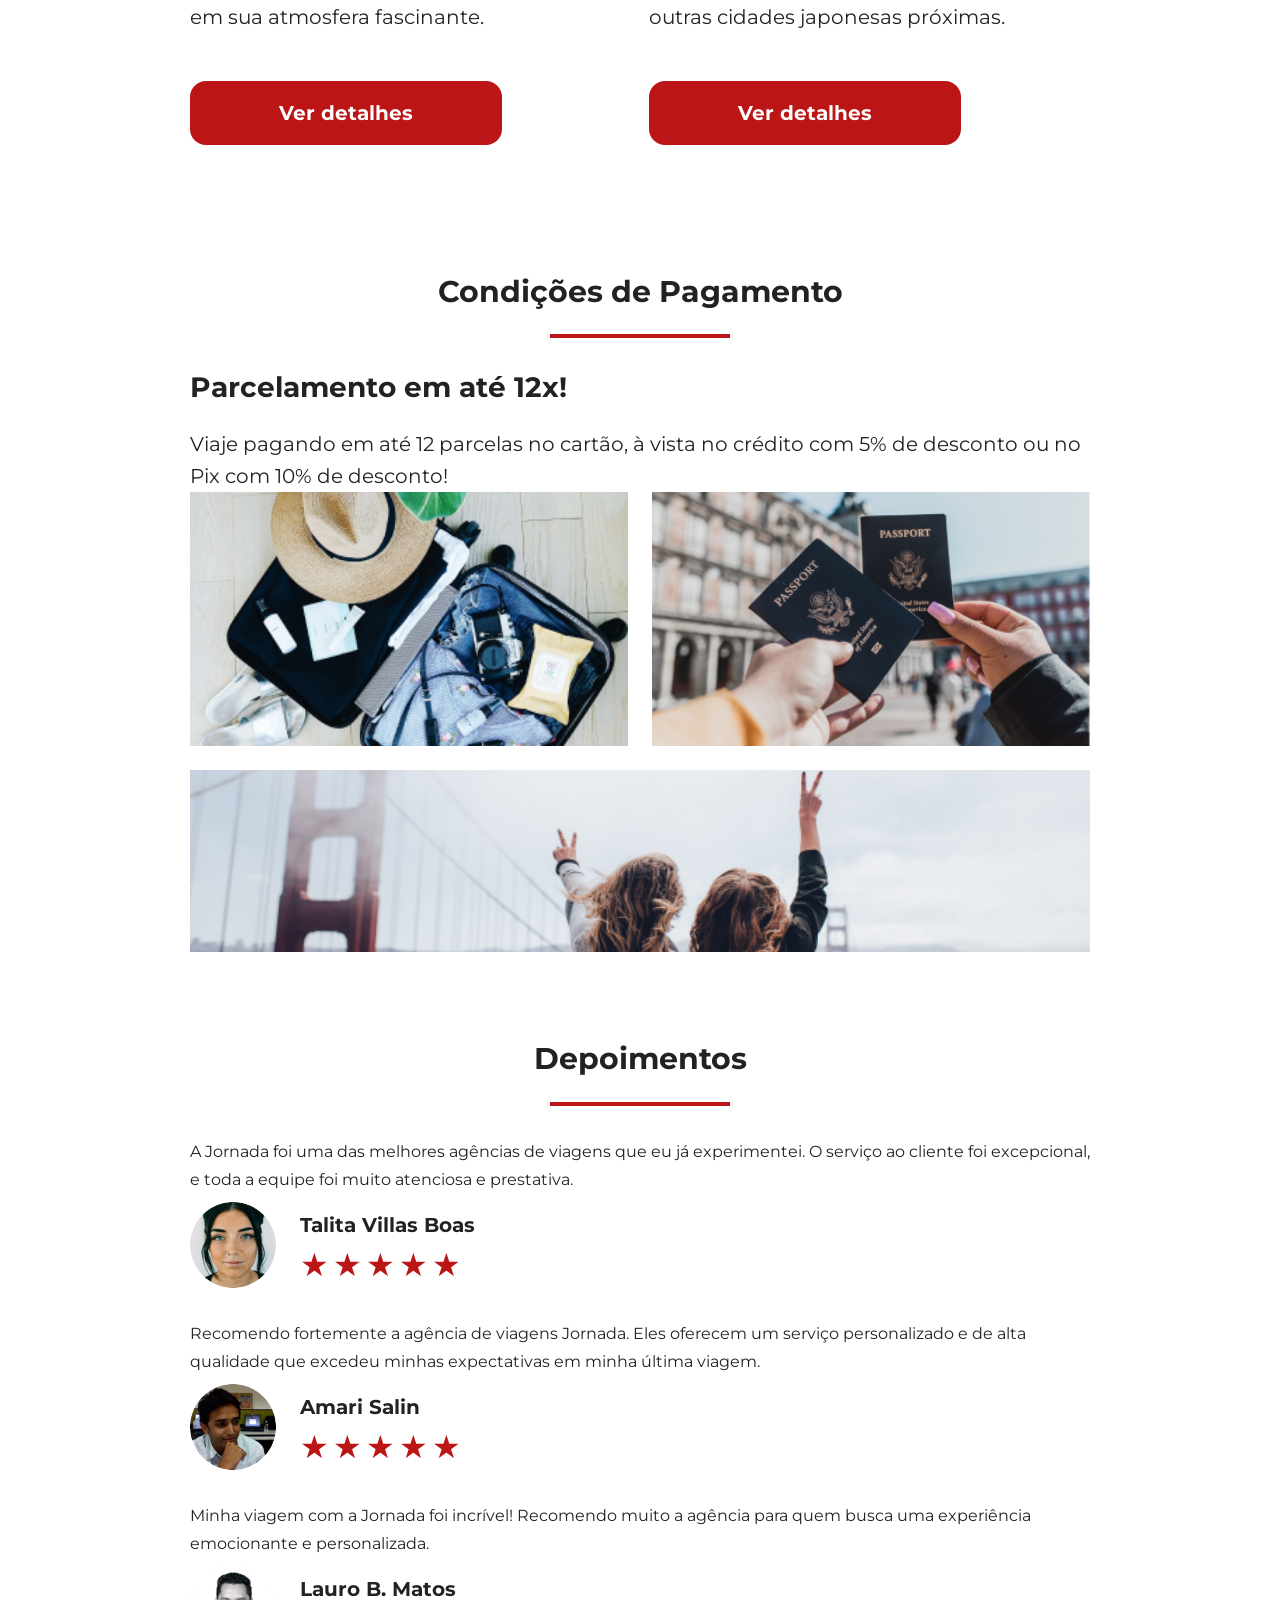
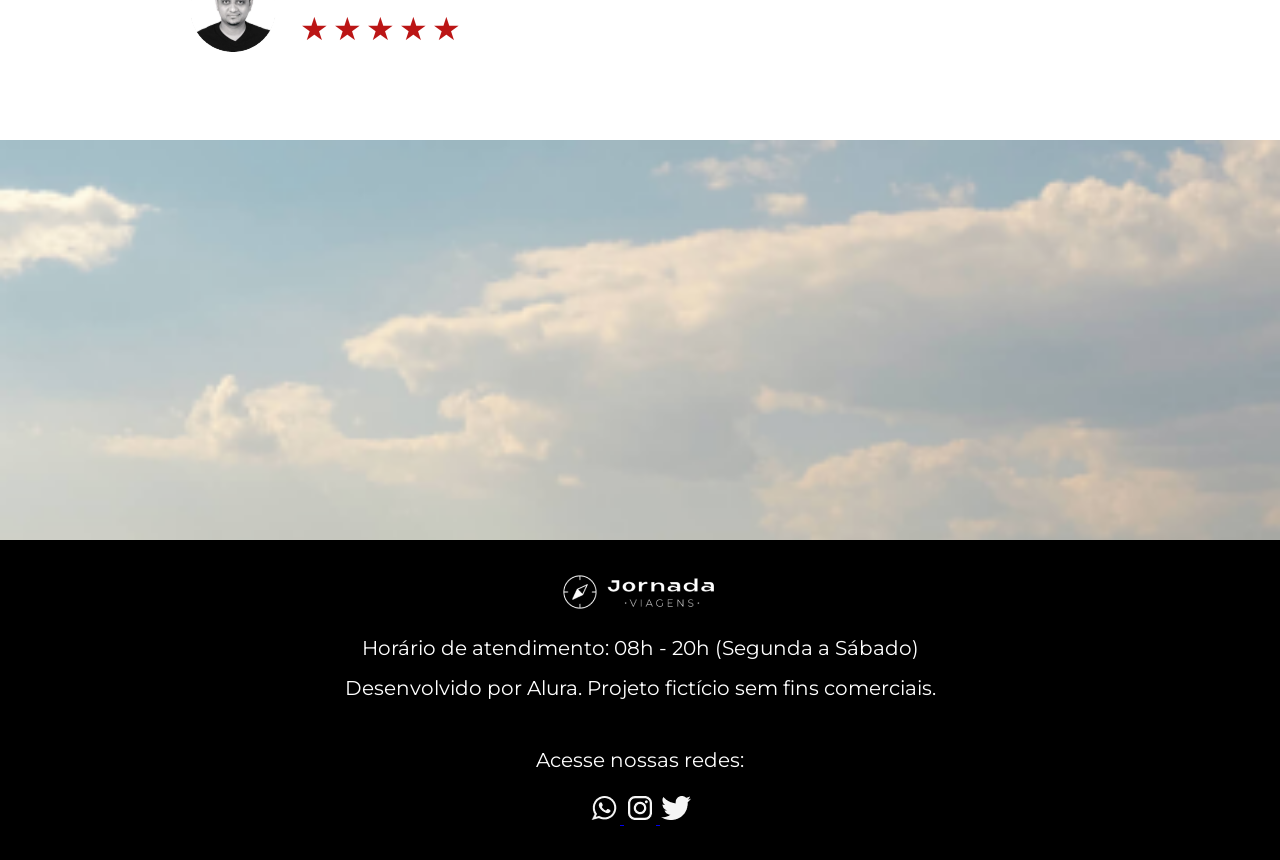
==== commit c48b3764: "feat(footer): finalize footer style" ====
--- a/index.html
+++ b/index.html
@@ -263,7 +263,7 @@
       <footer class="main-footer">
         <div class="footer-container">
           <img src="/assets/logo-branco.png" alt="Logo jornada viagens">
-          <p>Horário de atendimento: 08h - 20h <br> (Segunda a Sábado)</p>
+          <p>Horário de atendimento: 08h - 20h (Segunda a Sábado)</p>
           <p>Desenvolvido por Alura. Projeto fictício sem fins comerciais.</p>
         </div>
         <div class="footer-social">
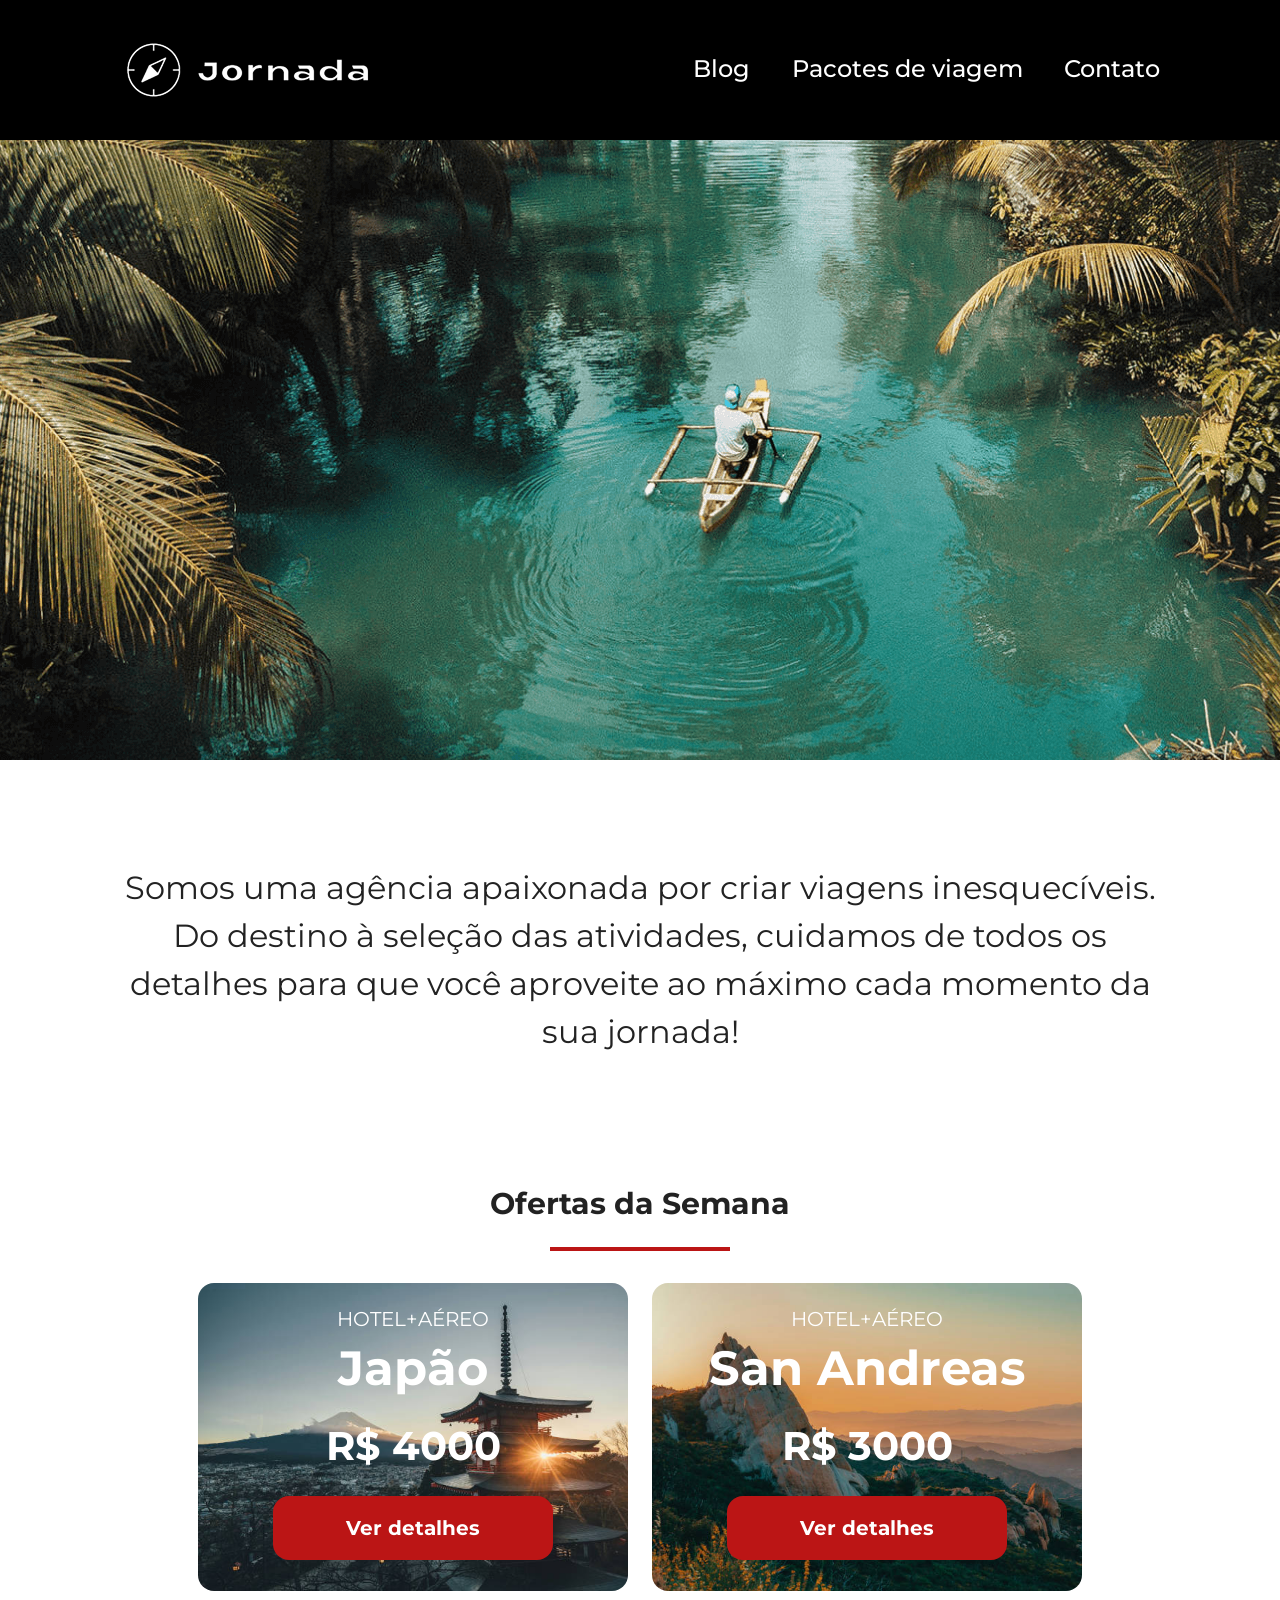
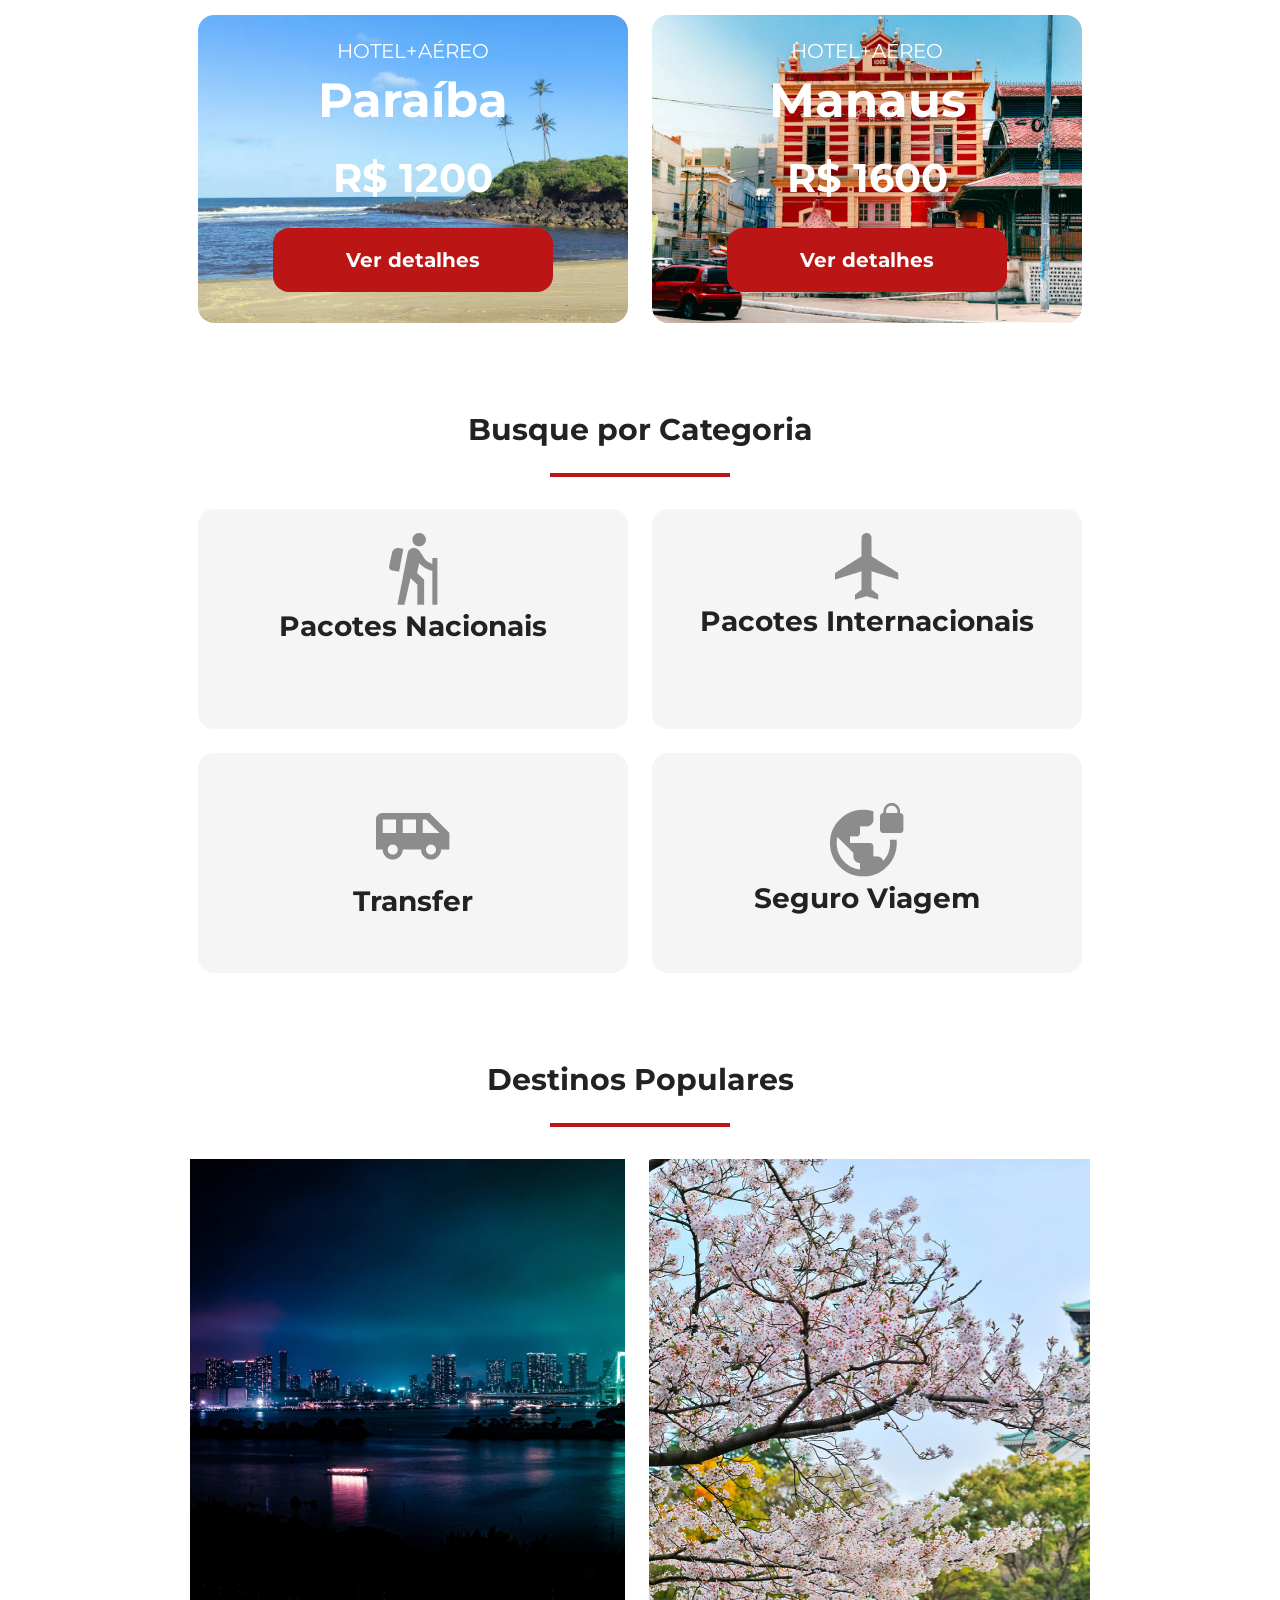
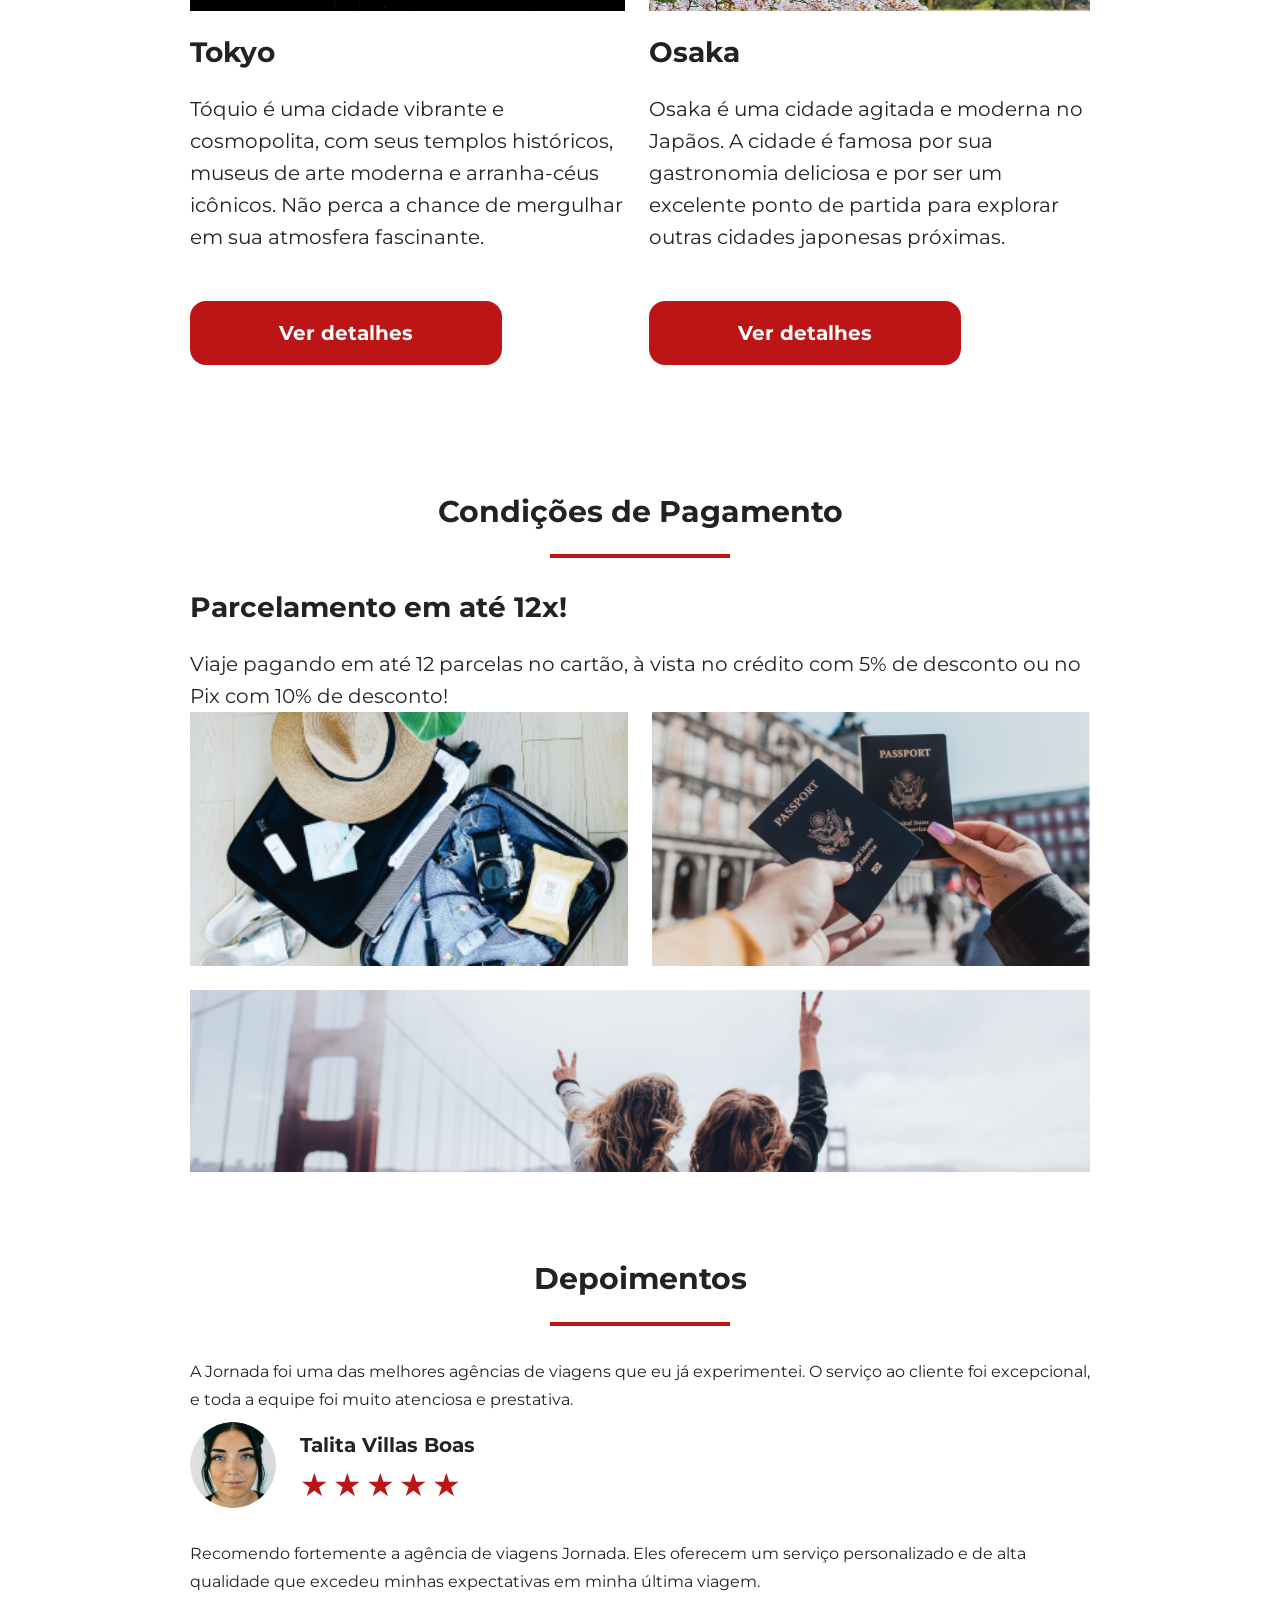
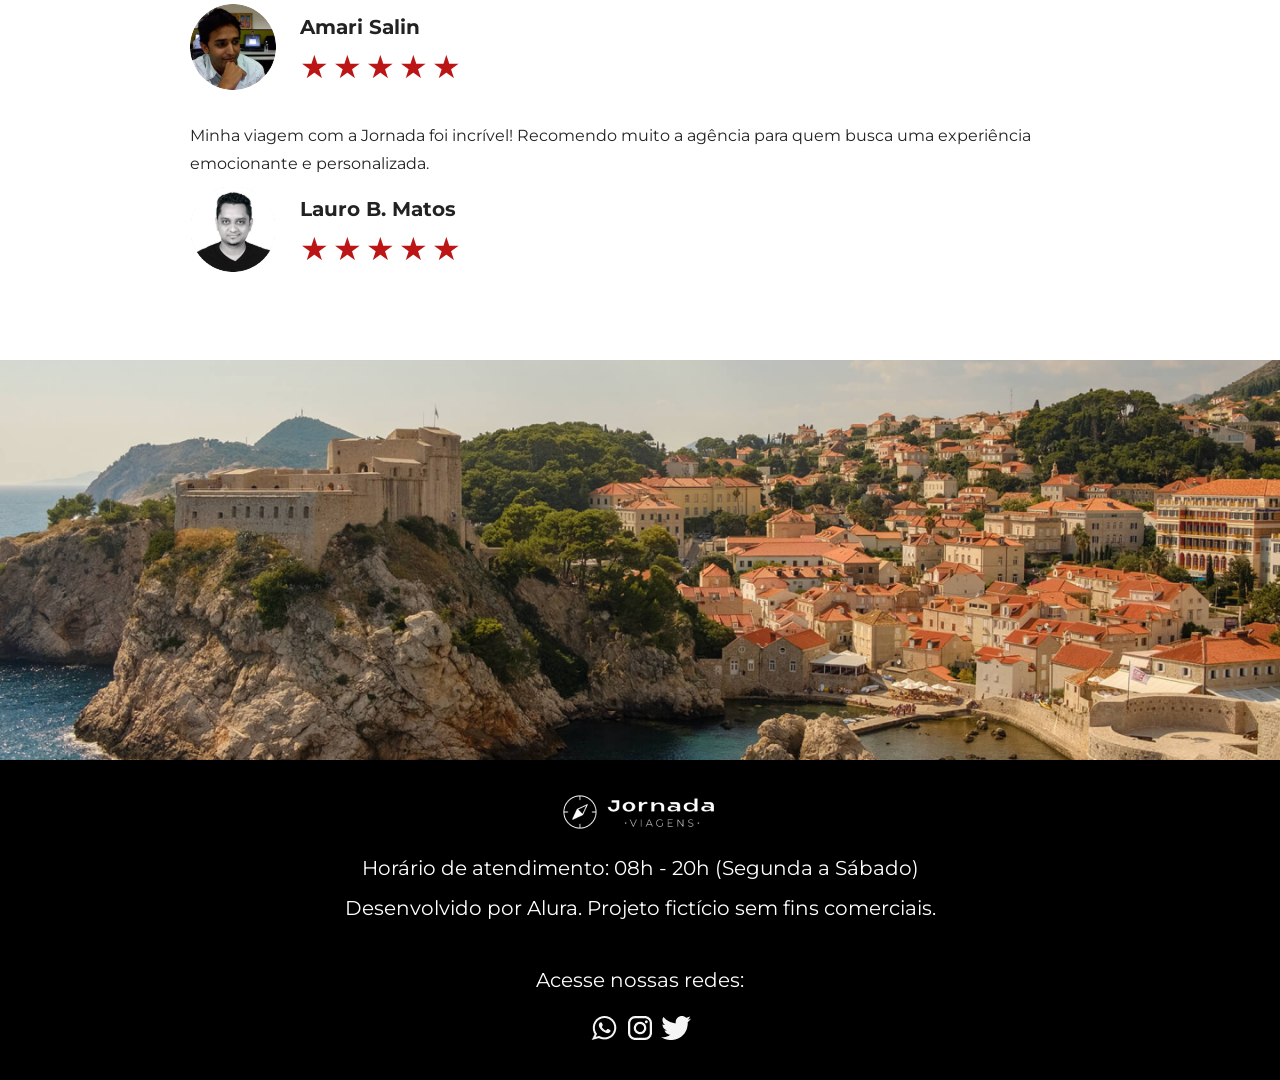
==== commit c21f87fb: "bugfix(hero): update hero" ====
--- a/index.html
+++ b/index.html
@@ -70,7 +70,7 @@
               </h3>
             </header>
             <footer>
-              <a class="button" href="#">Ver detalhes</a>
+              <a class="button" title="Veja detalhes" href="#">Ver detalhes</a>
             </footer>
           </article>
           <article class="cards san-andreas">
@@ -81,7 +81,7 @@
               </h3>
             </header>
             <footer>
-              <a class="button" href="#">Ver detalhes</a>
+              <a class="button" title="Veja detalhes" href="#">Ver detalhes</a>
             </footer>
           </article>
           <article class="cards paraiba">
@@ -92,7 +92,7 @@
               </h3>
             </header>
             <footer>
-              <a class="button" href="#">Ver detalhes</a>
+              <a class="button" title="Veja detalhes" href="#">Ver detalhes</a>
             </footer>
           </article>
           <article class="cards manaus">
@@ -103,7 +103,7 @@
               </h3>
             </header>
             <footer>
-              <a class="button" href="#">Ver detalhes</a>
+              <a class="button" title="Veja detalhes" href="#">Ver detalhes</a>
             </footer>
           </article>
         </div>
@@ -268,14 +268,14 @@
         </div>
         <div class="footer-social">
           <p>Acesse nossas redes:</p>
-          <a href="#">
-            <img src="/assets/icon-whatsapp.png" alt="">
-          </a>
-          <a href="#">
-            <img src="/assets/icon-instragam.png" alt="">
-          </a>
-          <a href="#">
-            <img src="/assets/icon-twiter.png" alt="">
+          <a href="#" target="_blank" title="Nos chame pelo WhatsApp">
+            <img src="/assets/icon-whatsapp.png" alt="Icone do WhatsApp branco">
+          </a>
+          <a href="#" target="_blank" title="Nos conheça no Instagram">
+            <img src="/assets/icon-instragam.png" alt="Icone do Instagram branco">
+          </a>
+          <a href="#" target="_blank" title=" Acesse nosso Twiter">
+            <img src="/assets/icon-twiter.png" alt="Icone do Twiter">
           </a>
         </div>  
       </footer>
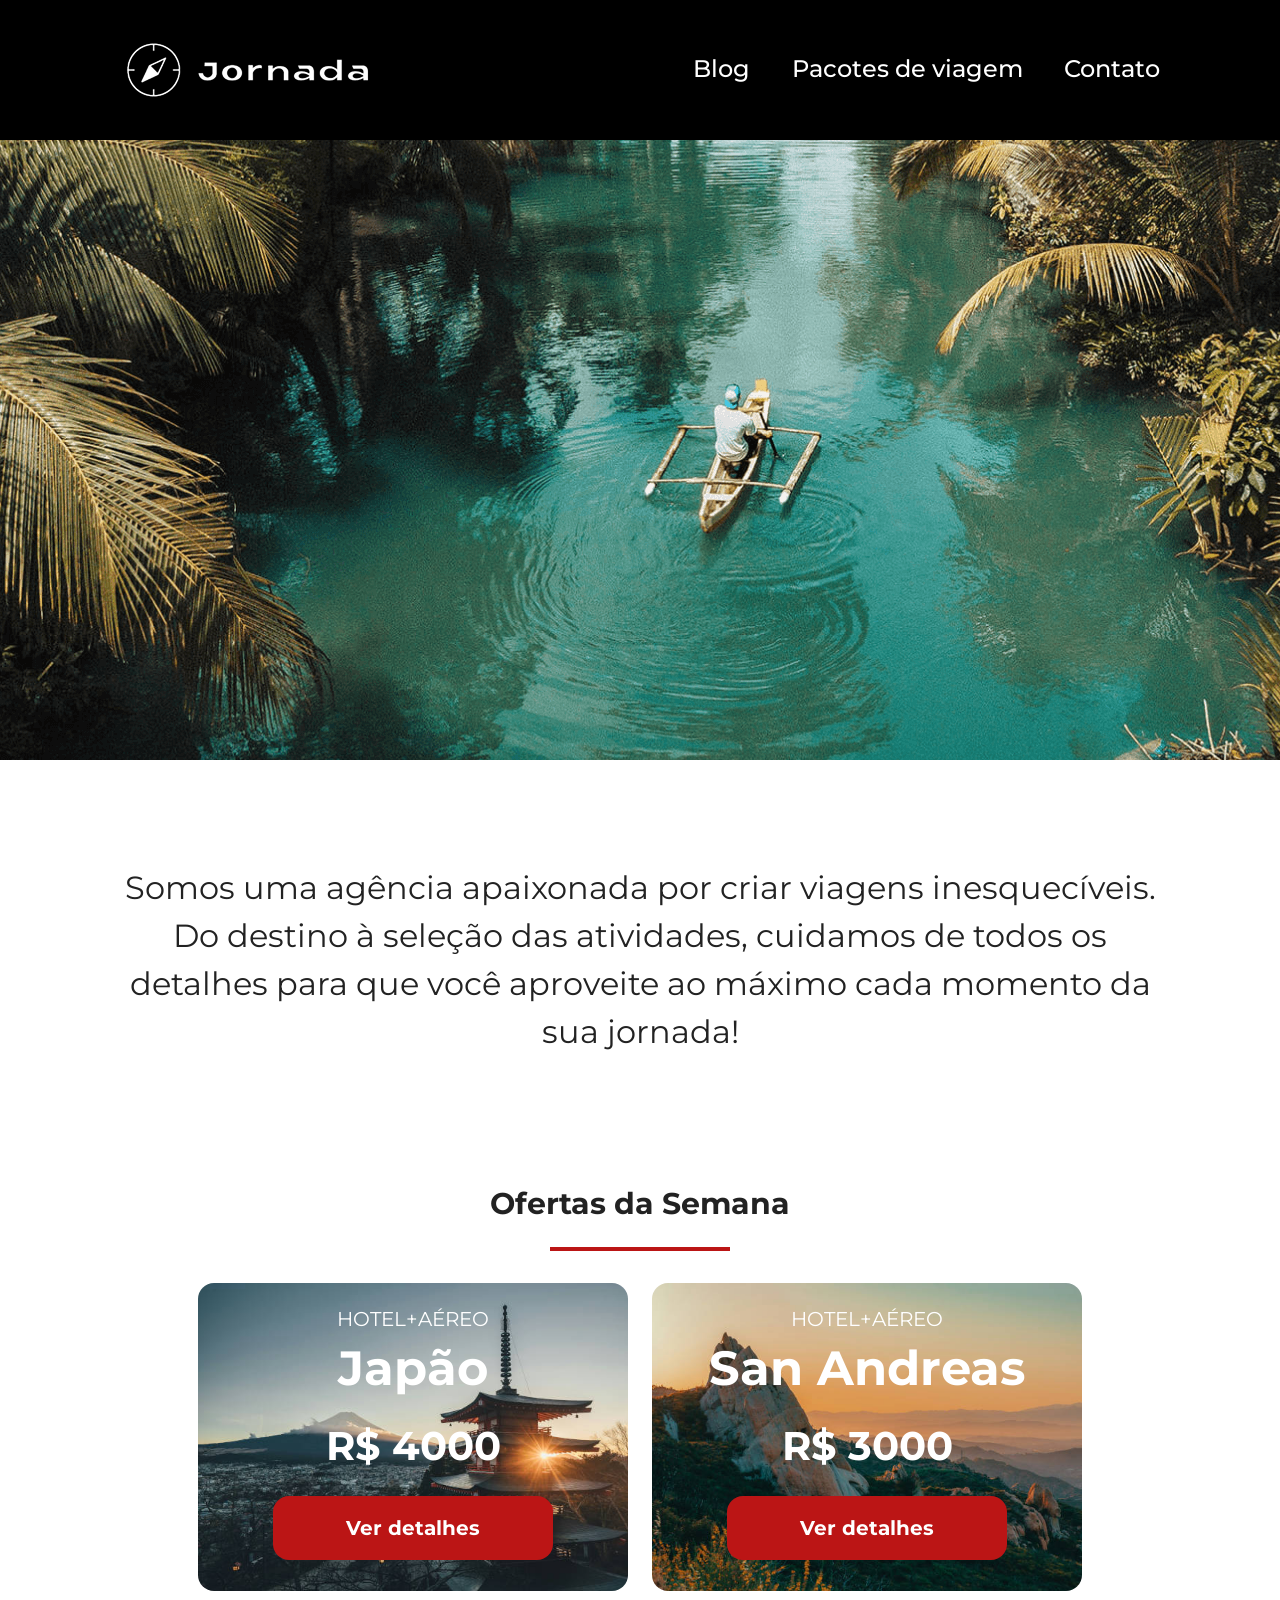
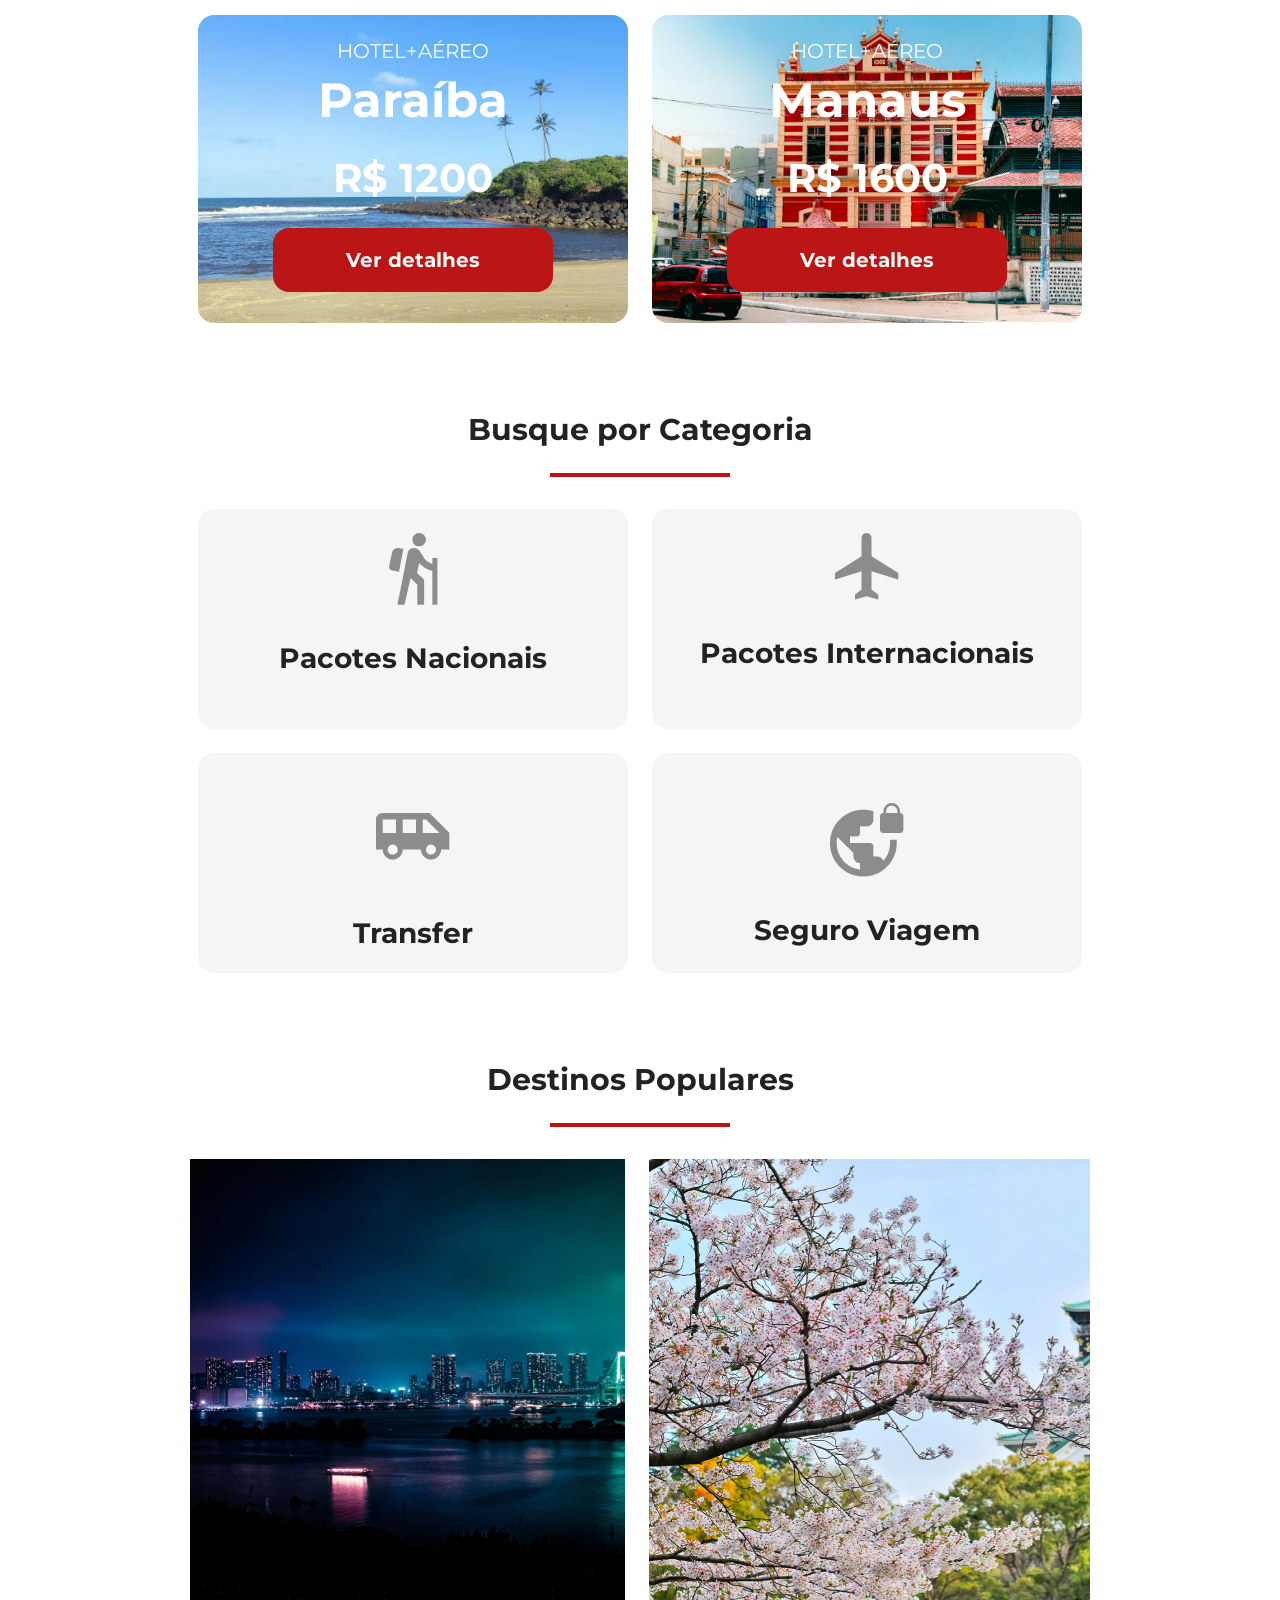
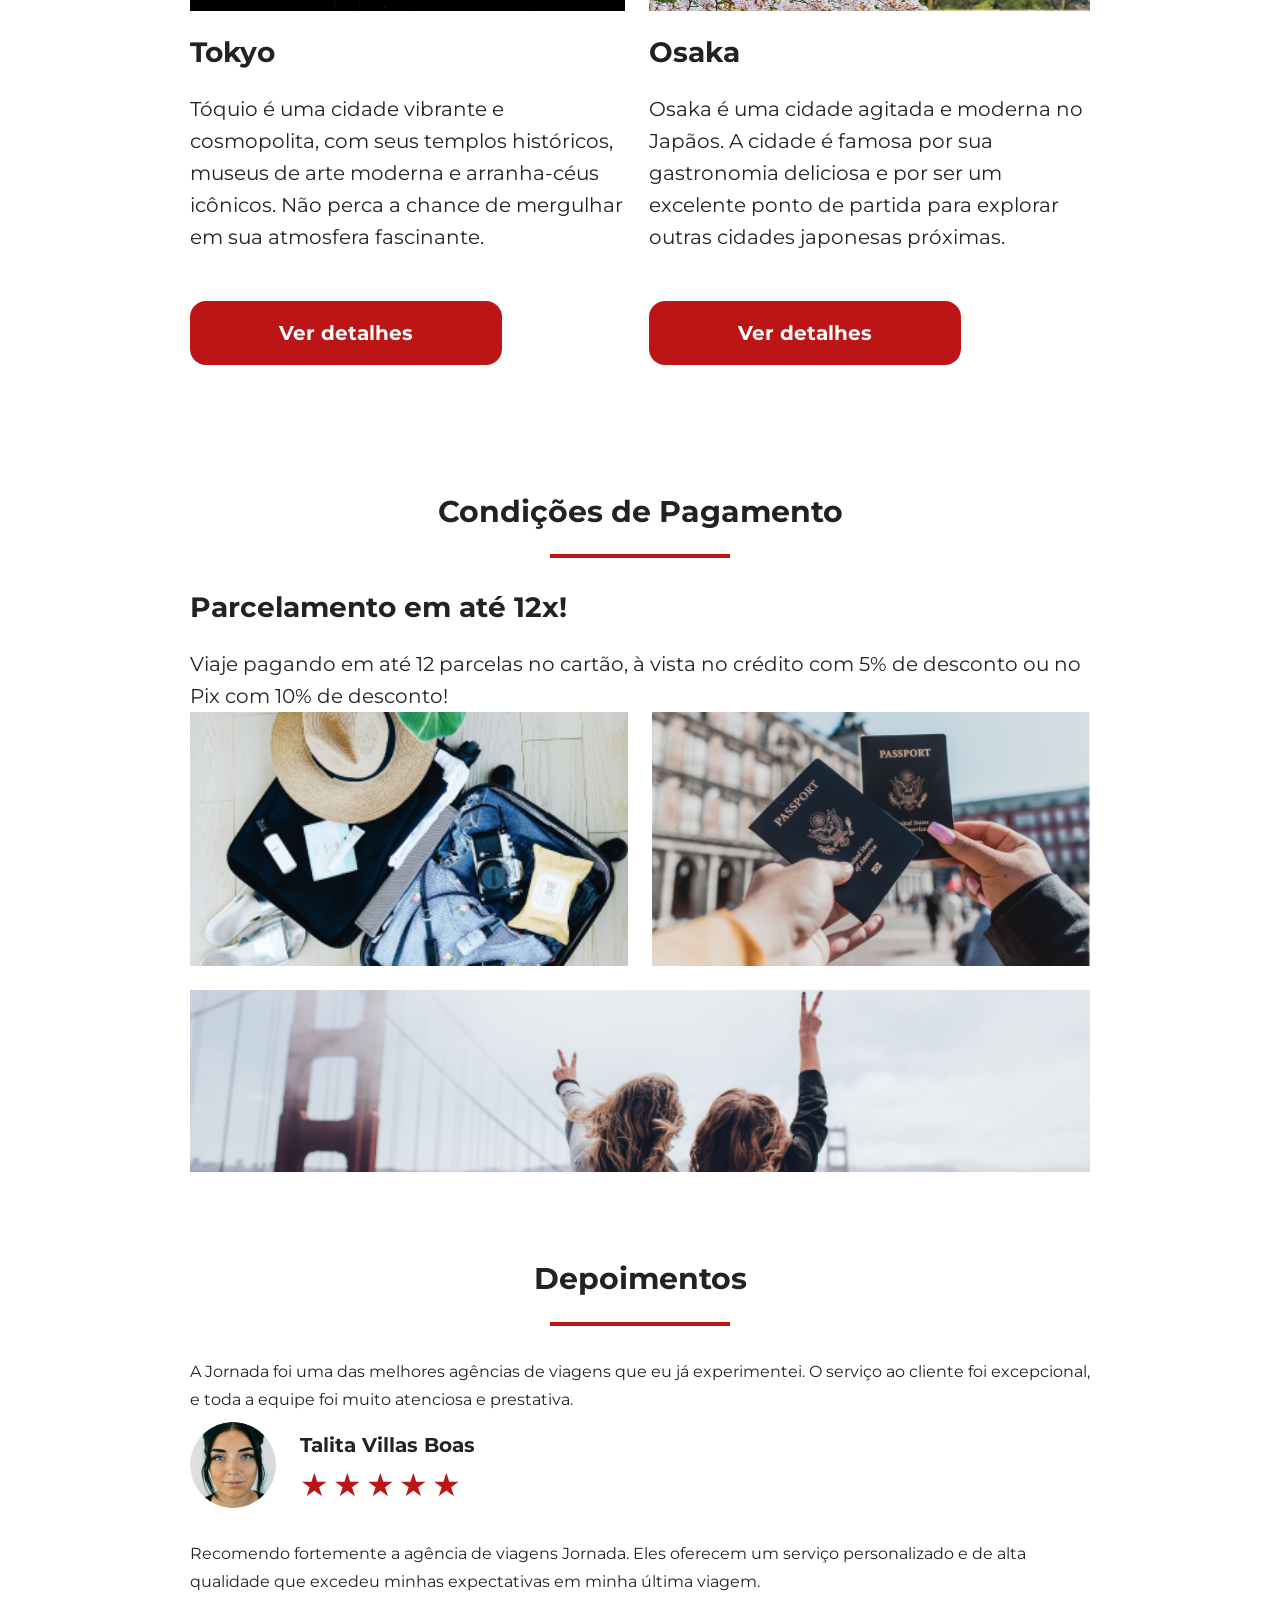
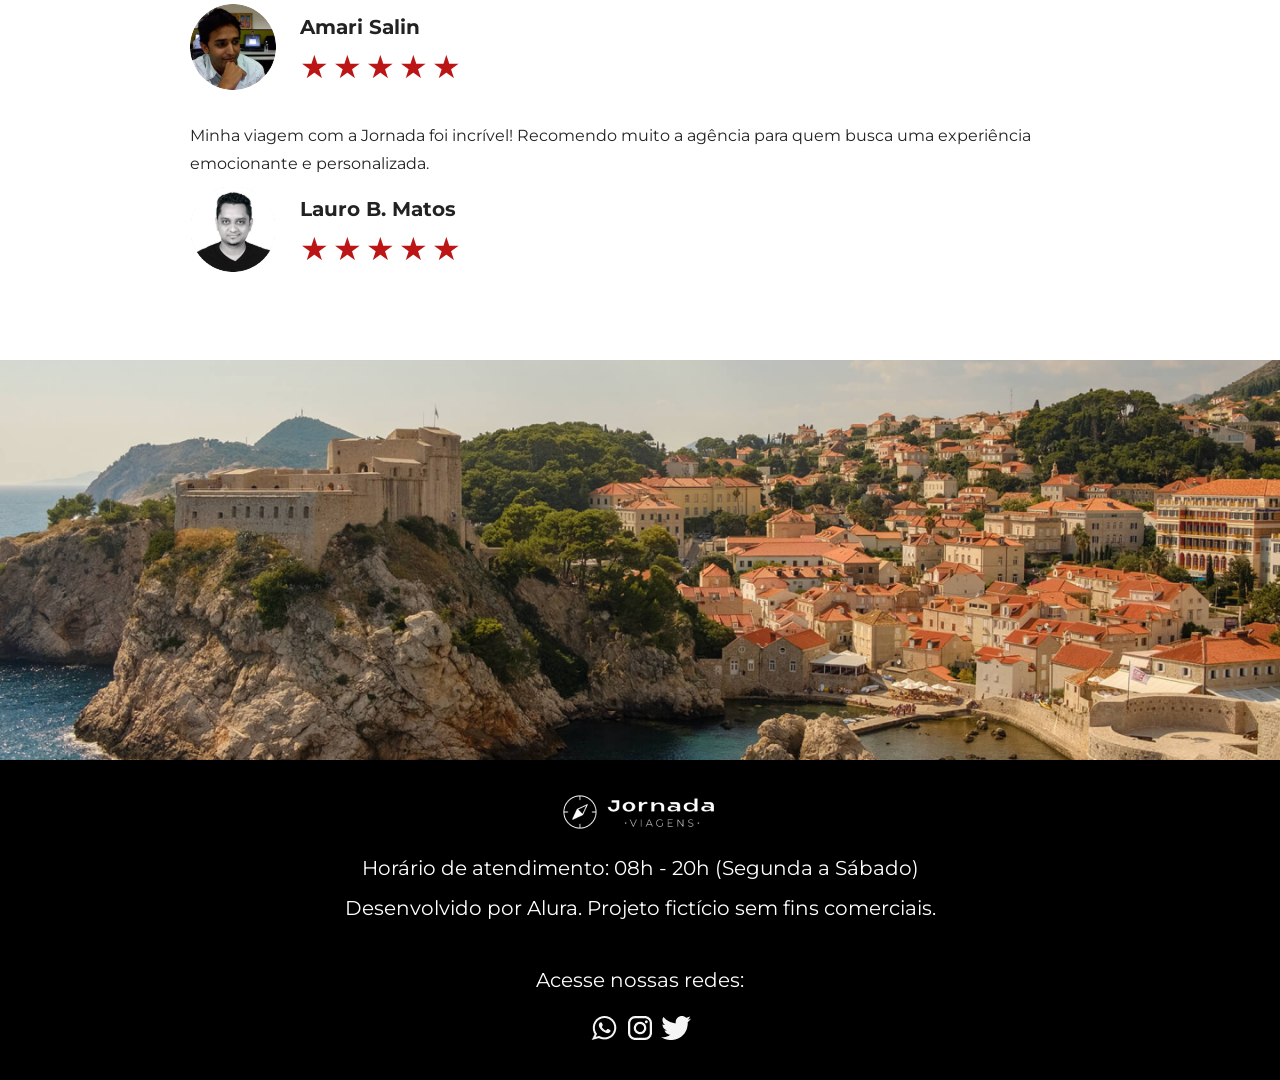
==== commit 52873d97: "feat(tour-footer): finalize destinationsfooter section" ====
--- a/index.html
+++ b/index.html
@@ -3,10 +3,17 @@
     <head>
       <meta charset="UTF-8" />
       <meta name="viewport" content="width=device-width, initial-scale=1.0" />
+      <meta name="description" content="Jornada Viagens, uma agência apaixonada por criar viagens inesquecíveis">
+      <meta name="og: title" content="">
+      <meta name="og: description" content="">
+      <meta name="og: image" content="https://rafaeuclydes.gihub.io/jornadaViagens_project/assets/logo_jornada_branca.jpg">
+      <meta name="og: type" content="website">
+      <meta name="og: url" content="https://rafaeuclydes.gihub.io">
+            
       <title>Jornada Viagens</title>
 
       <link rel="stylesheet" href="/css/style.css" />
-      <link rel="shortcut icon" href="favicon.png" type="image/x-icon" />
+      <link rel="icon" href="favicon.png" type="image/x-icon" />
     </head>
     <body>
       <header class="main-header">
@@ -275,7 +282,7 @@
             <img src="/assets/icon-instragam.png" alt="Icone do Instagram branco">
           </a>
           <a href="#" target="_blank" title=" Acesse nosso Twiter">
-            <img src="/assets/icon-twiter.png" alt="Icone do Twiter">
+            <img src="/assets/icon-twiter.png" alt="Icone do Twitter">
           </a>
         </div>  
       </footer>
--- a/css/style.css
+++ b/css/style.css
@@ -7,4 +7,8 @@
 @import url("/css/destinations.css");
 @import url("/css/payments.css");
 @import url("/css/testimonial.css");
-@import url("/css/hero-footer.css");+@import url("/css/hero-footer.css");
+@import url("/css/blog-tokyo.css");
+@import url("/css/tokyo-post.css");
+@import url("/css/travel-packages.css");
+@import url("/css/tour-payment.css");
